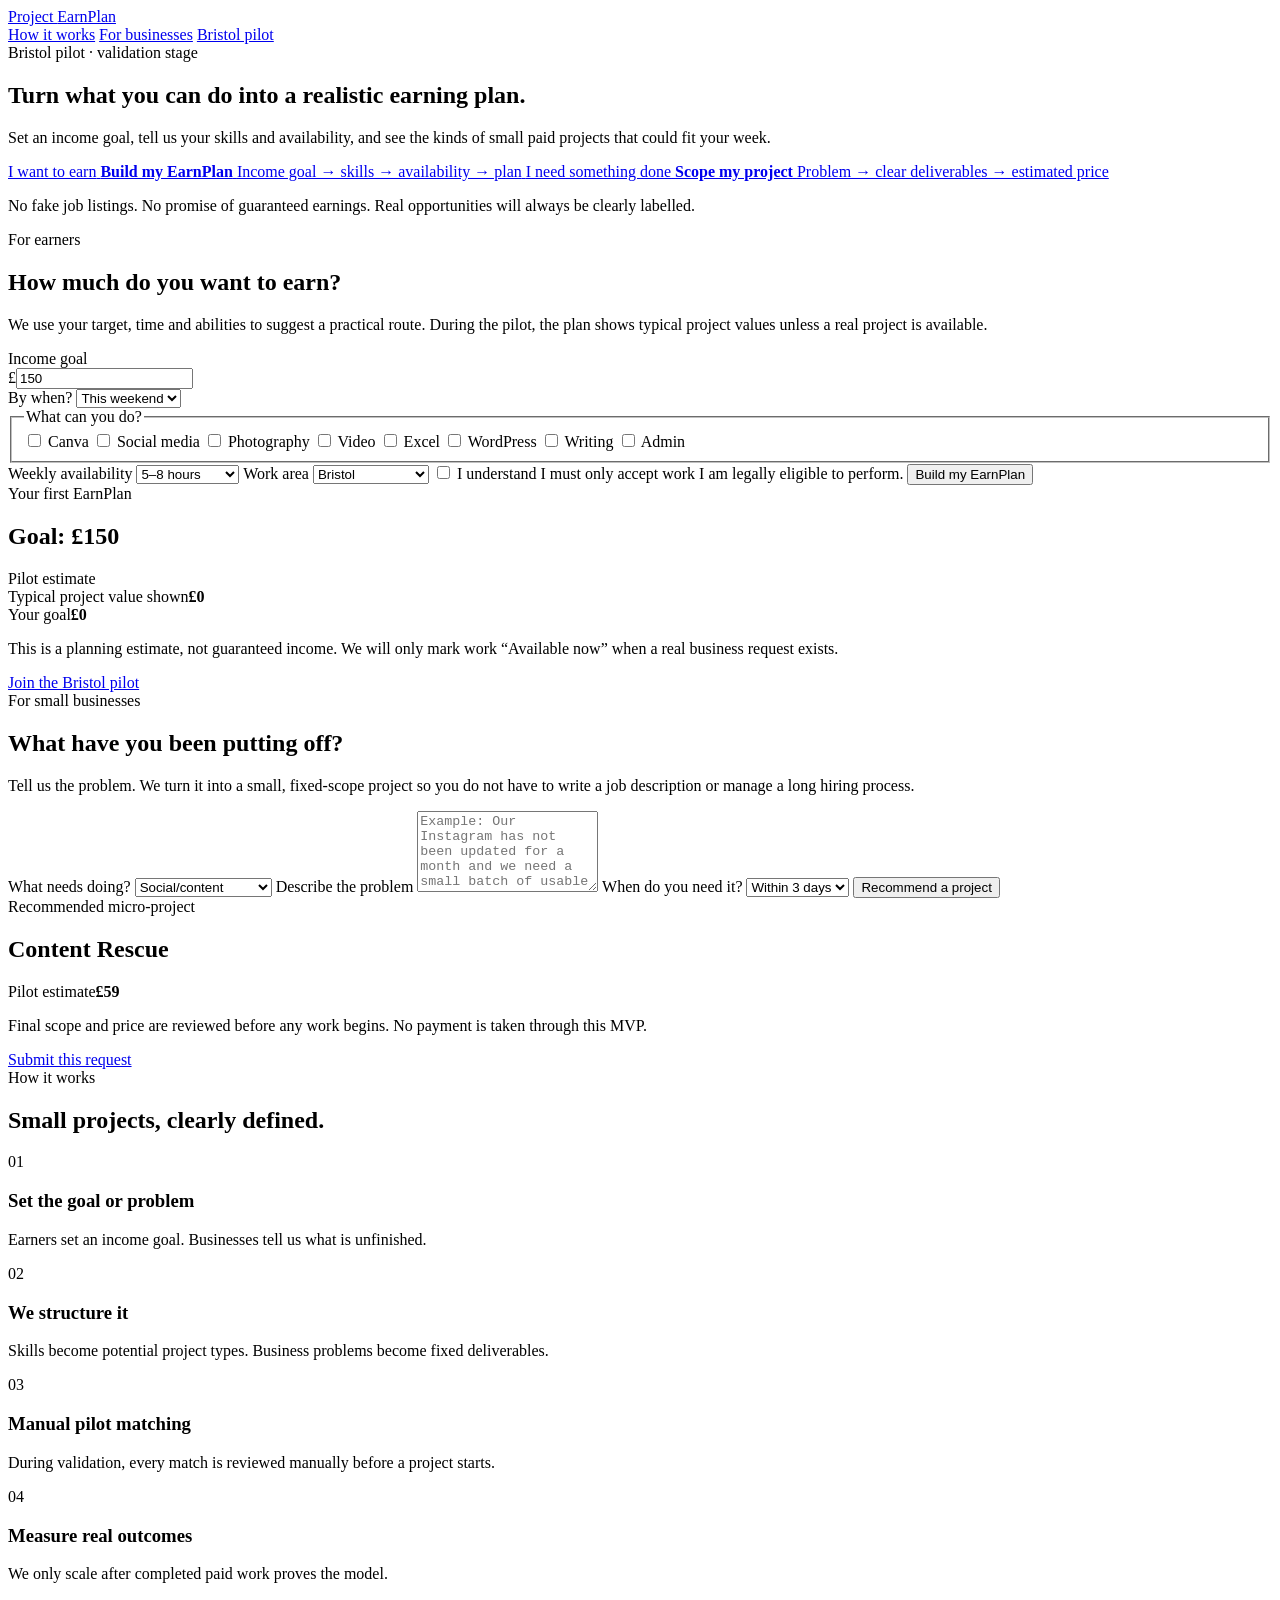
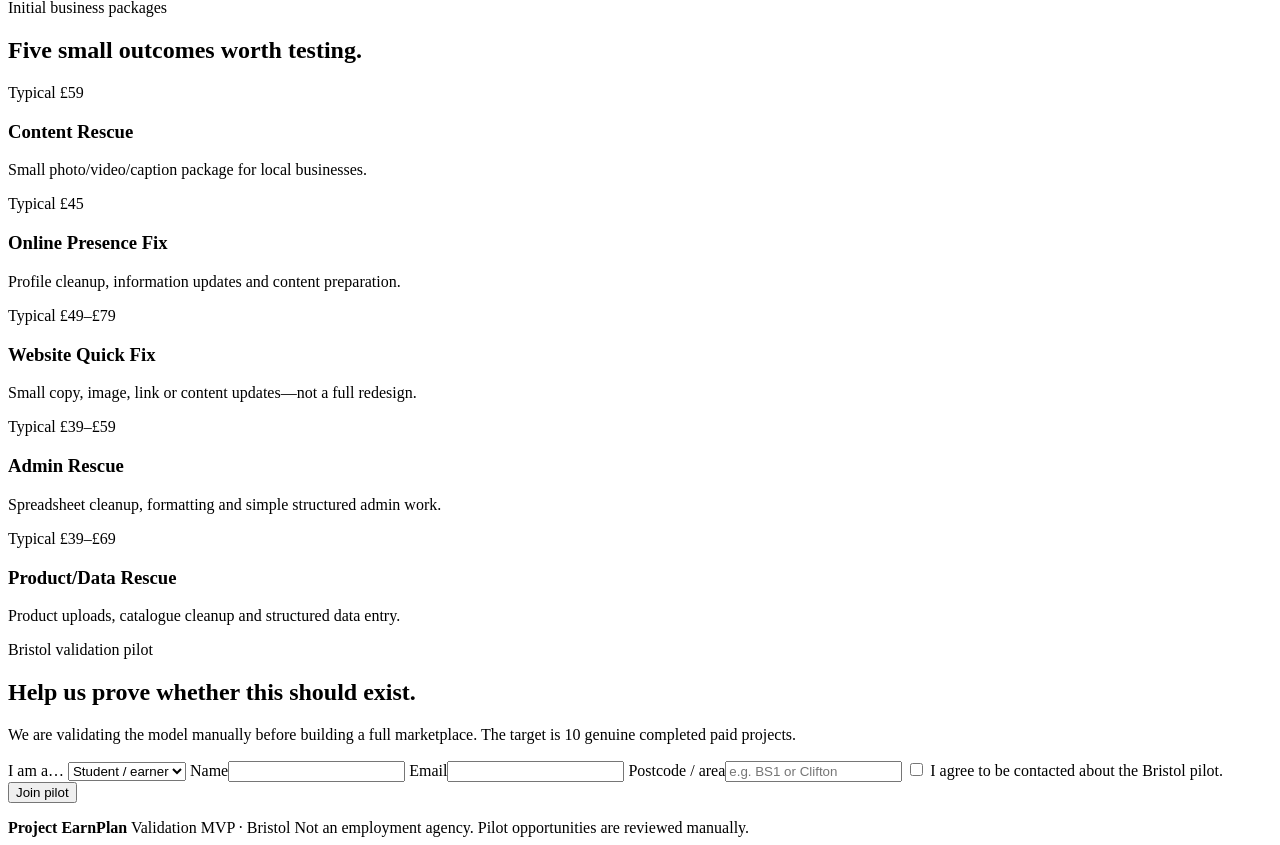
==== index.html @ cc905cee "Build Project EarnPlan MVP landing page" ====
<!DOCTYPE html>
<html lang="en">
<head>
  <meta charset="UTF-8" />
  <meta name="viewport" content="width=device-width, initial-scale=1.0" />
  <meta name="description" content="Project EarnPlan helps people turn existing skills and spare time into realistic earning plans, while helping small businesses get clearly scoped micro-projects completed." />
  <title>Project EarnPlan — Turn skills into an earning plan</title>
  <link rel="stylesheet" href="styles.css" />
</head>
<body>
  <header class="site-header">
    <a class="brand" href="#top" aria-label="Project EarnPlan home">Project <span>EarnPlan</span></a>
    <nav>
      <a href="#how-it-works">How it works</a>
      <a href="#services">For businesses</a>
      <a href="#pilot">Bristol pilot</a>
    </nav>
  </header>

  <main id="top">
    <section class="hero section-shell">
      <div class="eyebrow">Bristol pilot · validation stage</div>
      <h1>Turn what you can do into a realistic earning plan.</h1>
      <p class="hero-copy">Set an income goal, tell us your skills and availability, and see the kinds of small paid projects that could fit your week.</p>
      <div class="choice-grid" aria-label="Choose your path">
        <a class="choice-card primary" href="#earn">
          <span class="choice-kicker">I want to earn</span>
          <strong>Build my EarnPlan</strong>
          <span>Income goal → skills → availability → plan</span>
        </a>
        <a class="choice-card" href="#business">
          <span class="choice-kicker">I need something done</span>
          <strong>Scope my project</strong>
          <span>Problem → clear deliverables → estimated price</span>
        </a>
      </div>
      <p class="trust-note">No fake job listings. No promise of guaranteed earnings. Real opportunities will always be clearly labelled.</p>
    </section>

    <section id="earn" class="section-shell split-section">
      <div>
        <div class="eyebrow">For earners</div>
        <h2>How much do you want to earn?</h2>
        <p>We use your target, time and abilities to suggest a practical route. During the pilot, the plan shows typical project values unless a real project is available.</p>
      </div>
      <form id="earn-form" class="panel form-panel">
        <label>
          Income goal
          <div class="money-input"><span>£</span><input id="goal" name="goal" type="number" min="20" step="10" value="150" required /></div>
        </label>
        <label>
          By when?
          <select id="deadline" name="deadline" required>
            <option value="weekend">This weekend</option>
            <option value="7days">Within 7 days</option>
            <option value="month">This month</option>
          </select>
        </label>
        <fieldset>
          <legend>What can you do?</legend>
          <div class="chip-grid">
            <label class="chip"><input type="checkbox" name="skills" value="Canva" /> Canva</label>
            <label class="chip"><input type="checkbox" name="skills" value="Social media" /> Social media</label>
            <label class="chip"><input type="checkbox" name="skills" value="Photography" /> Photography</label>
            <label class="chip"><input type="checkbox" name="skills" value="Video" /> Video</label>
            <label class="chip"><input type="checkbox" name="skills" value="Excel" /> Excel</label>
            <label class="chip"><input type="checkbox" name="skills" value="WordPress" /> WordPress</label>
            <label class="chip"><input type="checkbox" name="skills" value="Writing" /> Writing</label>
            <label class="chip"><input type="checkbox" name="skills" value="Admin" /> Admin</label>
          </div>
        </fieldset>
        <label>
          Weekly availability
          <select id="availability" name="availability" required>
            <option value="4">Up to 4 hours</option>
            <option value="8" selected>5–8 hours</option>
            <option value="12">9–12 hours</option>
            <option value="20">13+ hours</option>
          </select>
        </label>
        <label>
          Work area
          <select id="location" name="location" required>
            <option value="Bristol">Bristol</option>
            <option value="Remote">Remote only</option>
            <option value="Both">Bristol + remote</option>
          </select>
        </label>
        <label class="checkbox-line"><input id="eligibility" type="checkbox" required /> I understand I must only accept work I am legally eligible to perform.</label>
        <button class="button primary-button" type="submit">Build my EarnPlan</button>
      </form>
    </section>

    <section id="earnplan-result" class="section-shell result-section hidden" aria-live="polite">
      <div class="result-header">
        <div>
          <div class="eyebrow">Your first EarnPlan</div>
          <h2 id="result-title">Goal: £150</h2>
        </div>
        <span class="pilot-badge">Pilot estimate</span>
      </div>
      <div id="result-cards" class="project-grid"></div>
      <div class="result-summary panel">
        <div><span>Typical project value shown</span><strong id="potential-total">£0</strong></div>
        <div><span>Your goal</span><strong id="goal-total">£0</strong></div>
        <p>This is a planning estimate, not guaranteed income. We will only mark work “Available now” when a real business request exists.</p>
      </div>
      <a class="button secondary-button" href="#pilot">Join the Bristol pilot</a>
    </section>

    <section id="business" class="section-shell split-section business-section">
      <div>
        <div class="eyebrow">For small businesses</div>
        <h2>What have you been putting off?</h2>
        <p>Tell us the problem. We turn it into a small, fixed-scope project so you do not have to write a job description or manage a long hiring process.</p>
      </div>
      <form id="business-form" class="panel form-panel">
        <label>
          What needs doing?
          <select id="problem-type" required>
            <option value="content">Social/content</option>
            <option value="presence">Online presence</option>
            <option value="website">Website updates</option>
            <option value="admin">Admin/spreadsheet</option>
            <option value="data">Product/data work</option>
          </select>
        </label>
        <label>
          Describe the problem
          <textarea id="problem" rows="5" placeholder="Example: Our Instagram has not been updated for a month and we need a small batch of usable content." required></textarea>
        </label>
        <label>
          When do you need it?
          <select id="business-deadline" required>
            <option>Within 3 days</option>
            <option>Within 7 days</option>
            <option>This month</option>
          </select>
        </label>
        <button class="button primary-button" type="submit">Recommend a project</button>
      </form>
    </section>

    <section id="project-result" class="section-shell result-section hidden" aria-live="polite">
      <div class="eyebrow">Recommended micro-project</div>
      <div class="recommendation panel">
        <div>
          <h2 id="package-name">Content Rescue</h2>
          <p id="package-summary"></p>
        </div>
        <div class="price-block"><span>Pilot estimate</span><strong id="package-price">£59</strong></div>
        <ul id="package-deliverables"></ul>
        <p class="fine-print">Final scope and price are reviewed before any work begins. No payment is taken through this MVP.</p>
      </div>
      <a class="button secondary-button" href="#pilot">Submit this request</a>
    </section>

    <section id="how-it-works" class="section-shell">
      <div class="eyebrow">How it works</div>
      <h2>Small projects, clearly defined.</h2>
      <div class="steps-grid">
        <article><span>01</span><h3>Set the goal or problem</h3><p>Earners set an income goal. Businesses tell us what is unfinished.</p></article>
        <article><span>02</span><h3>We structure it</h3><p>Skills become potential project types. Business problems become fixed deliverables.</p></article>
        <article><span>03</span><h3>Manual pilot matching</h3><p>During validation, every match is reviewed manually before a project starts.</p></article>
        <article><span>04</span><h3>Measure real outcomes</h3><p>We only scale after completed paid work proves the model.</p></article>
      </div>
    </section>

    <section id="services" class="section-shell">
      <div class="eyebrow">Initial business packages</div>
      <h2>Five small outcomes worth testing.</h2>
      <div class="project-grid services-grid">
        <article class="project-card"><span>Typical £59</span><h3>Content Rescue</h3><p>Small photo/video/caption package for local businesses.</p></article>
        <article class="project-card"><span>Typical £45</span><h3>Online Presence Fix</h3><p>Profile cleanup, information updates and content preparation.</p></article>
        <article class="project-card"><span>Typical £49–£79</span><h3>Website Quick Fix</h3><p>Small copy, image, link or content updates—not a full redesign.</p></article>
        <article class="project-card"><span>Typical £39–£59</span><h3>Admin Rescue</h3><p>Spreadsheet cleanup, formatting and simple structured admin work.</p></article>
        <article class="project-card"><span>Typical £39–£69</span><h3>Product/Data Rescue</h3><p>Product uploads, catalogue cleanup and structured data entry.</p></article>
      </div>
    </section>

    <section id="pilot" class="section-shell pilot-section">
      <div>
        <div class="eyebrow">Bristol validation pilot</div>
        <h2>Help us prove whether this should exist.</h2>
        <p>We are validating the model manually before building a full marketplace. The target is 10 genuine completed paid projects.</p>
      </div>
      <form id="pilot-form" class="panel form-panel">
        <label>
          I am a…
          <select id="pilot-type" required>
            <option value="earner">Student / earner</option>
            <option value="business">Small business</option>
          </select>
        </label>
        <label>Name<input id="pilot-name" type="text" required /></label>
        <label>Email<input id="pilot-email" type="email" required /></label>
        <label>Postcode / area<input id="pilot-area" type="text" placeholder="e.g. BS1 or Clifton" /></label>
        <label class="checkbox-line"><input type="checkbox" required /> I agree to be contacted about the Bristol pilot.</label>
        <button class="button primary-button" type="submit">Join pilot</button>
        <p id="pilot-message" class="form-message" aria-live="polite"></p>
      </form>
    </section>
  </main>

  <footer>
    <strong>Project EarnPlan</strong>
    <span>Validation MVP · Bristol</span>
    <span>Not an employment agency. Pilot opportunities are reviewed manually.</span>
  </footer>

  <script src="script.js"></script>
</body>
</html>
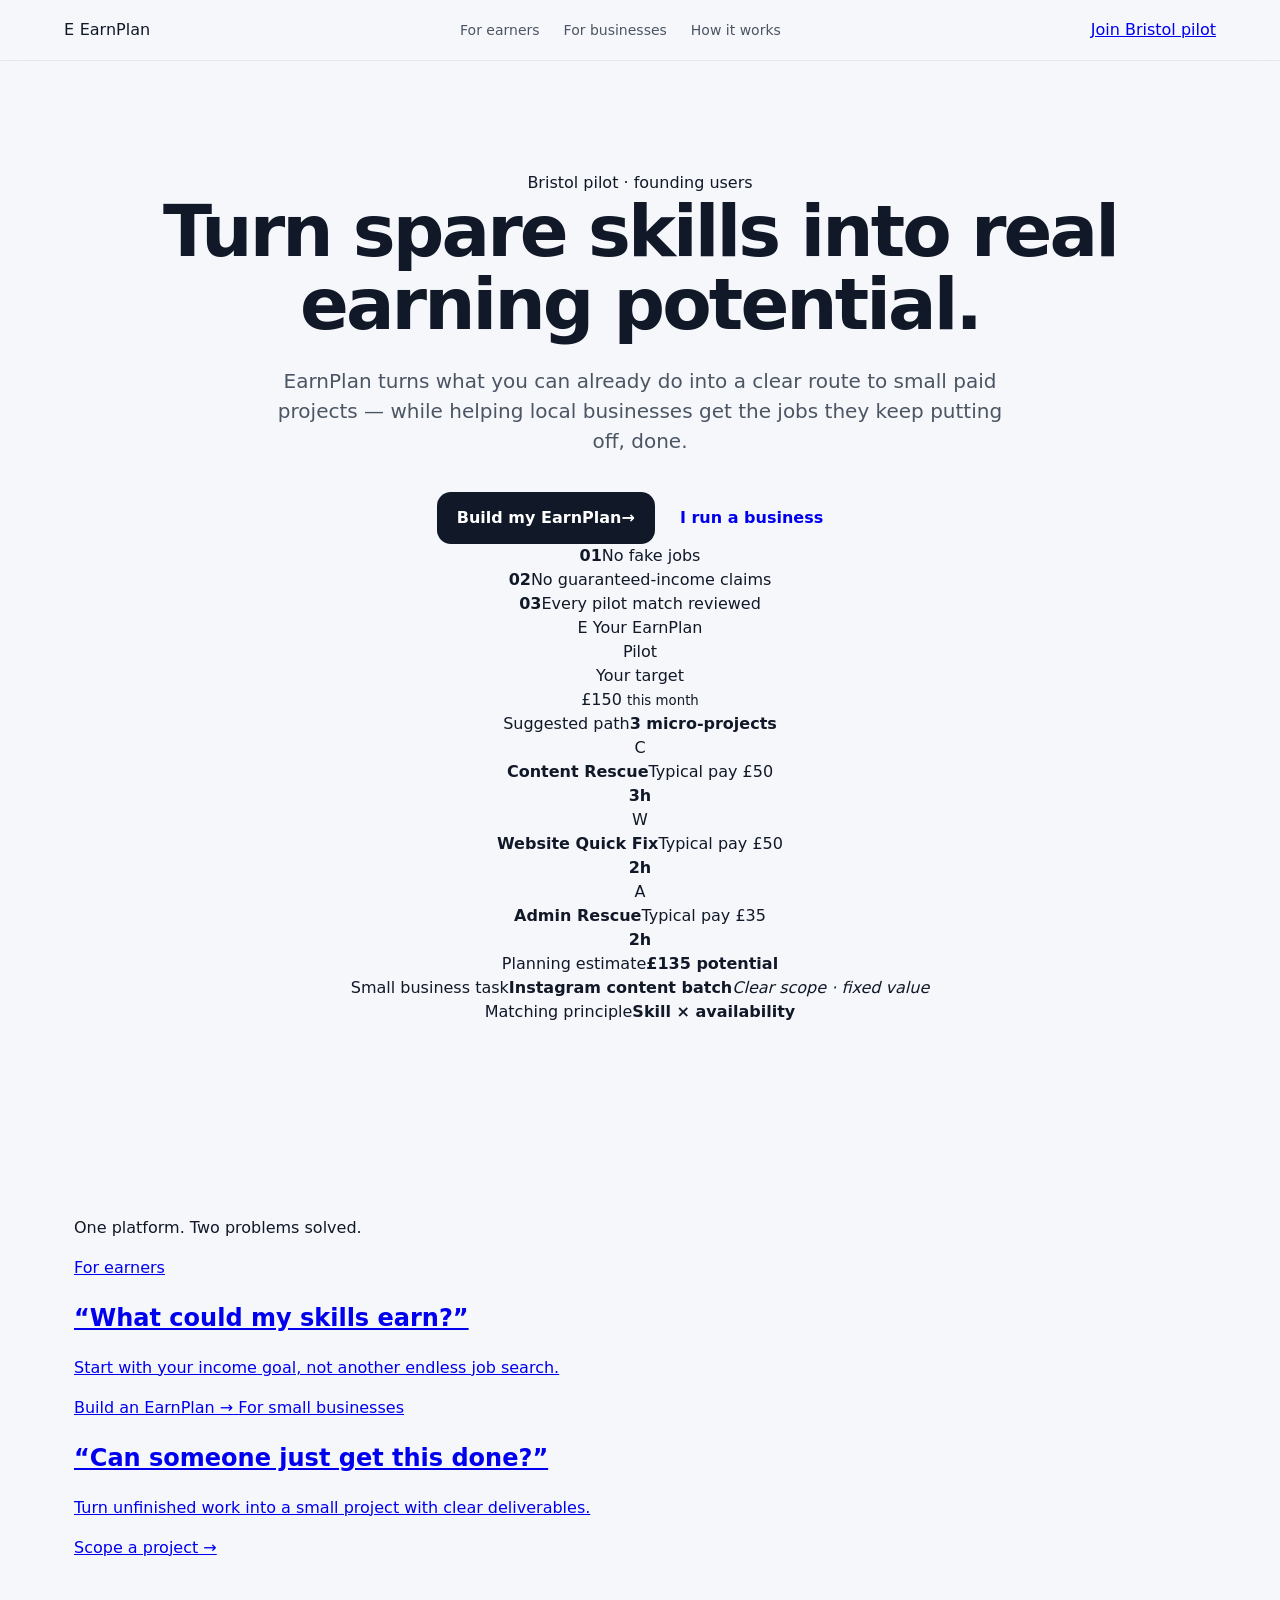
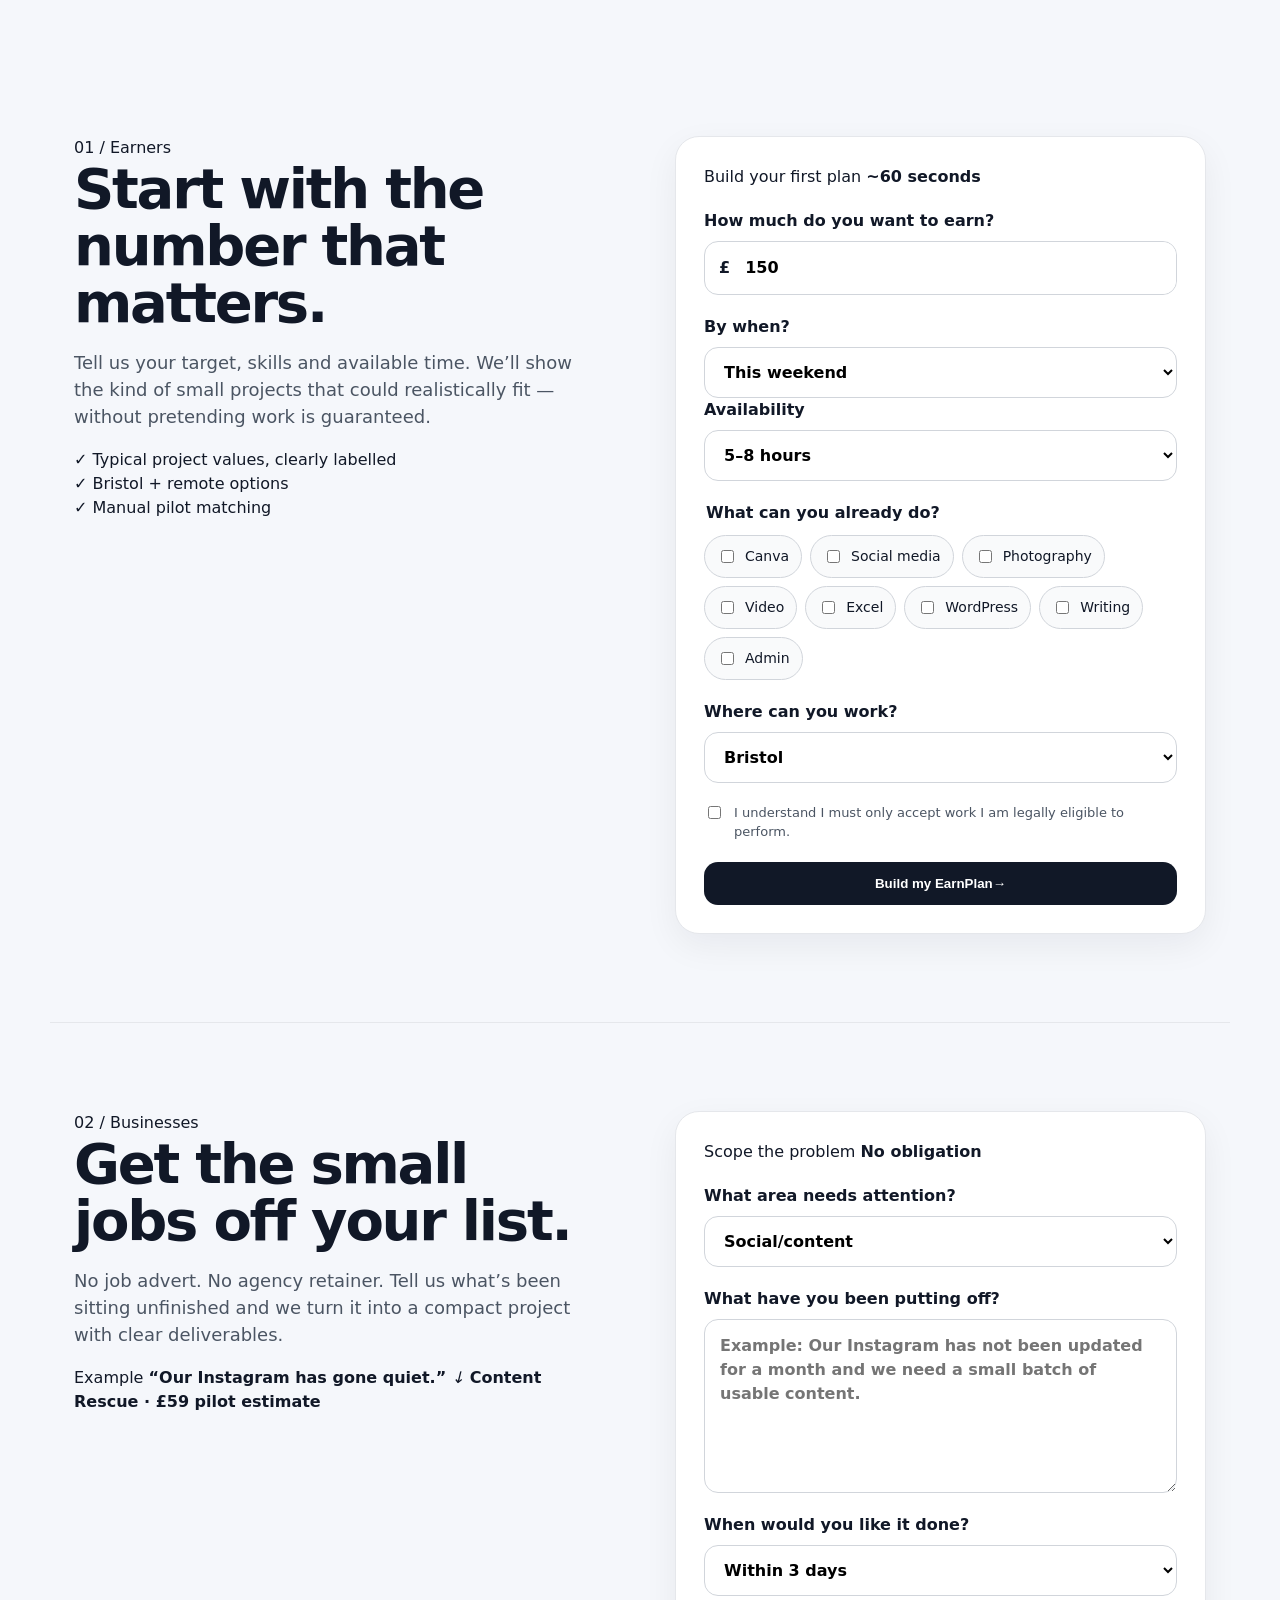
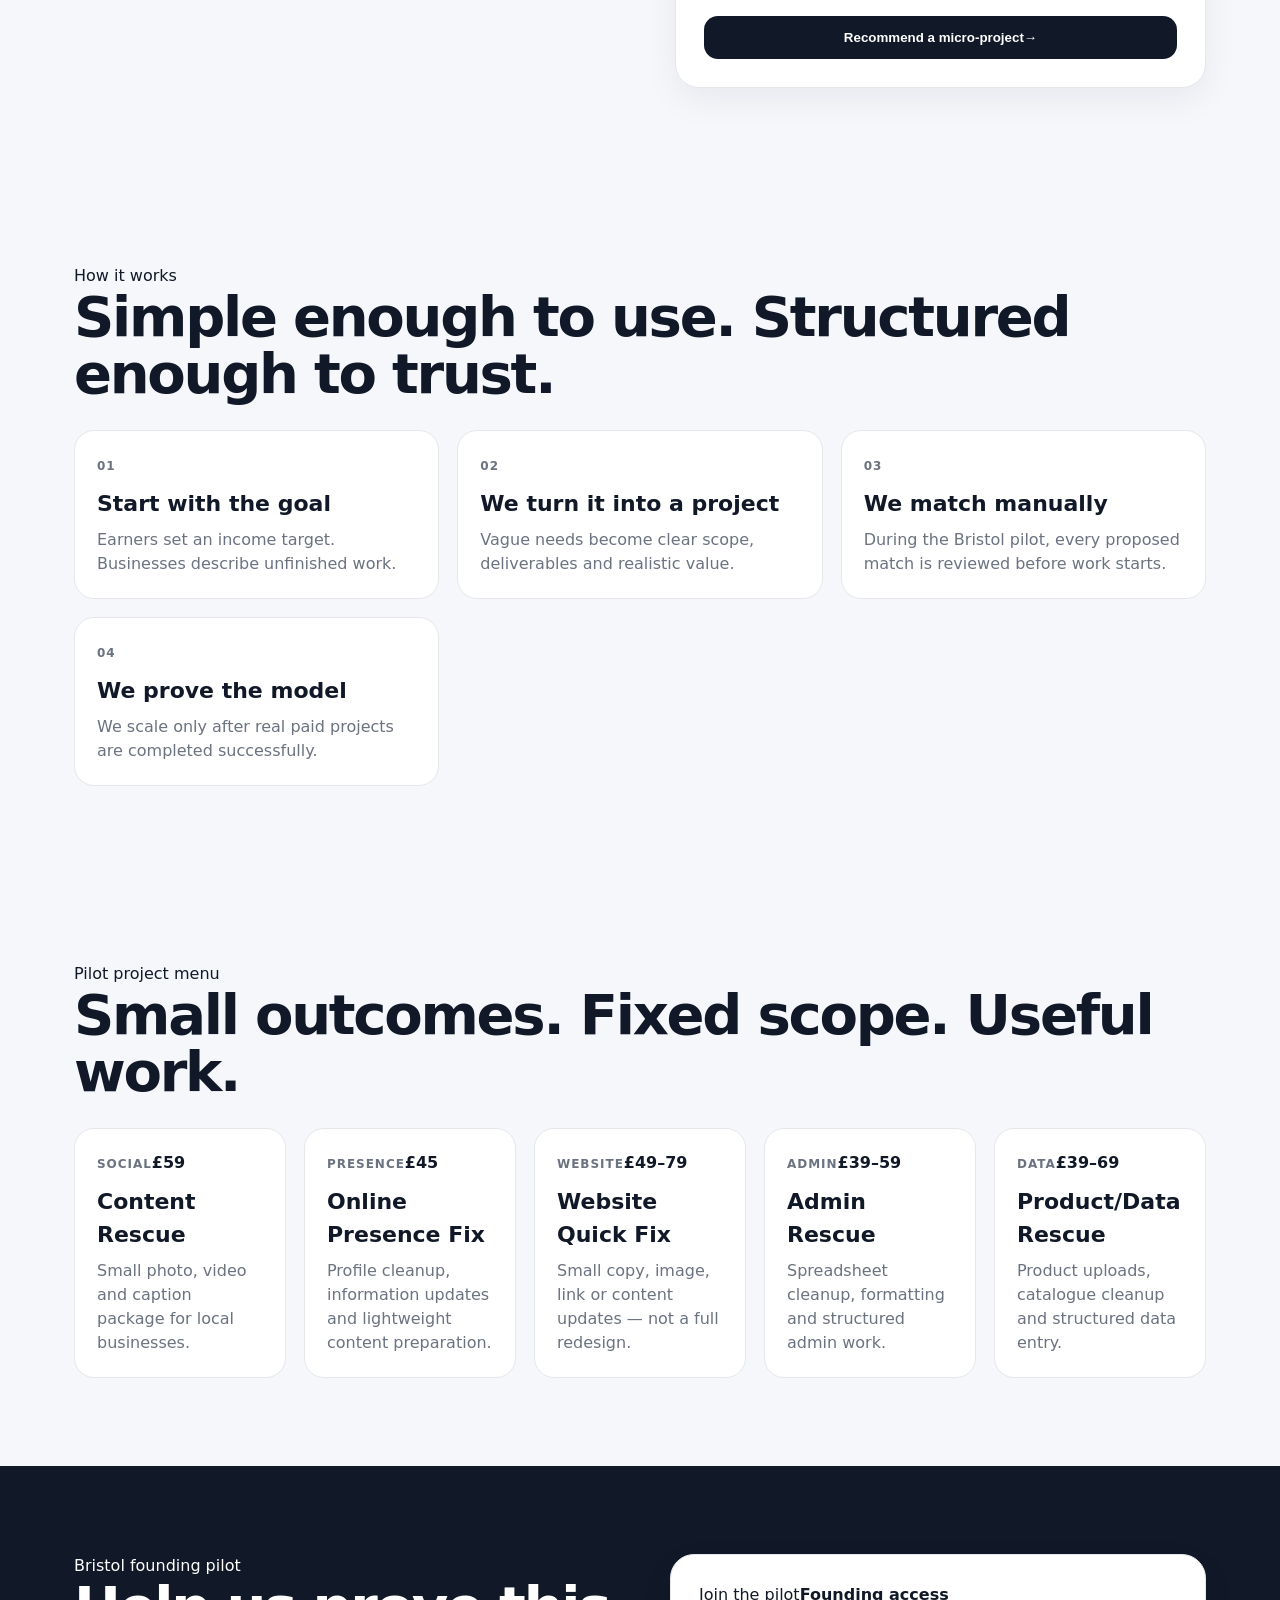
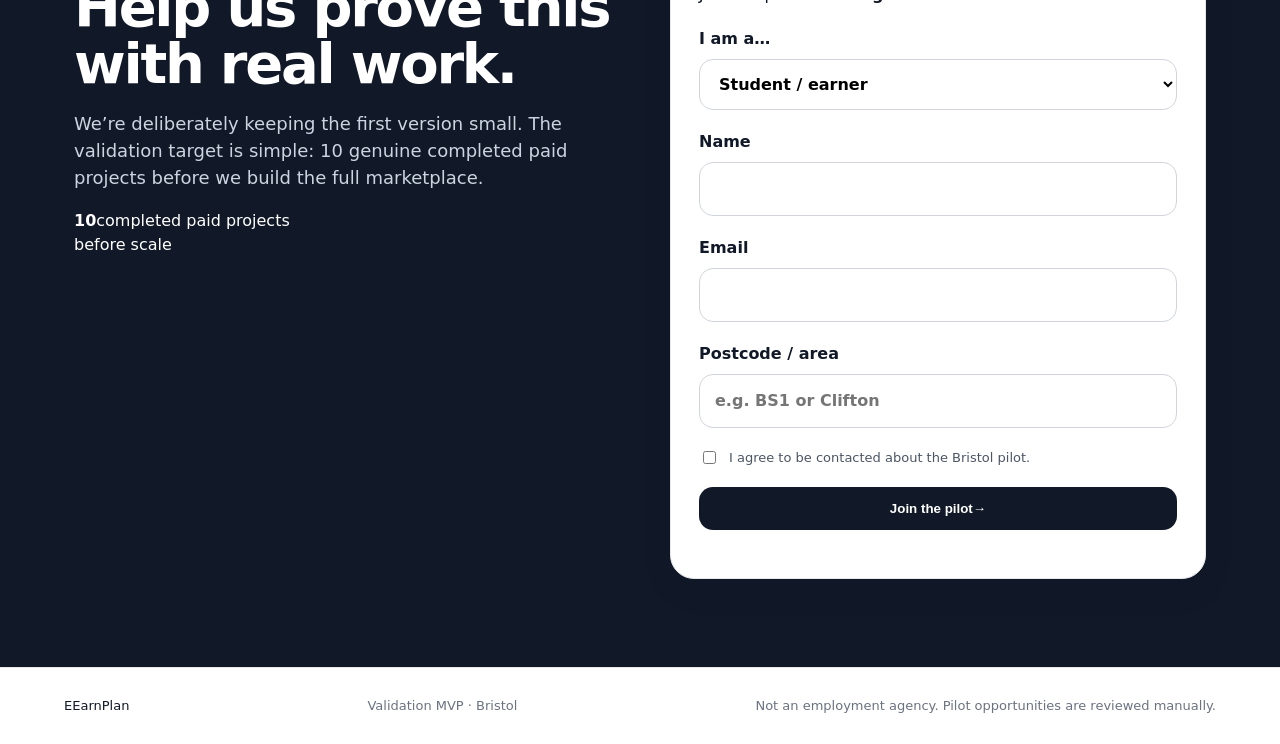
==== commit fc13b40a: "Upgrade EarnPlan to premium V0.2 interface" ====
--- a/index.html
+++ b/index.html
@@ -3,120 +3,209 @@
 <head>
   <meta charset="UTF-8" />
   <meta name="viewport" content="width=device-width, initial-scale=1.0" />
-  <meta name="description" content="Project EarnPlan helps people turn existing skills and spare time into realistic earning plans, while helping small businesses get clearly scoped micro-projects completed." />
-  <title>Project EarnPlan — Turn skills into an earning plan</title>
+  <meta name="description" content="Project EarnPlan helps people turn existing skills into realistic earning plans, while helping small businesses turn unfinished work into clearly scoped micro-projects." />
+  <meta name="theme-color" content="#0b0d10" />
+  <title>Project EarnPlan — Skills into paid projects</title>
+  <link rel="preconnect" href="https://fonts.googleapis.com">
+  <link rel="preconnect" href="https://fonts.gstatic.com" crossorigin>
+  <link href="https://fonts.googleapis.com/css2?family=DM+Sans:wght@400;500;600;700&family=Manrope:wght@500;600;700;800&display=swap" rel="stylesheet">
   <link rel="stylesheet" href="styles.css" />
 </head>
 <body>
+  <div class="page-glow glow-one"></div>
+  <div class="page-glow glow-two"></div>
+
   <header class="site-header">
-    <a class="brand" href="#top" aria-label="Project EarnPlan home">Project <span>EarnPlan</span></a>
-    <nav>
+    <a class="brand" href="#top" aria-label="Project EarnPlan home">
+      <span class="brand-mark">E</span>
+      <span>EarnPlan</span>
+    </a>
+    <nav aria-label="Primary navigation">
+      <a href="#earn">For earners</a>
+      <a href="#business">For businesses</a>
       <a href="#how-it-works">How it works</a>
-      <a href="#services">For businesses</a>
-      <a href="#pilot">Bristol pilot</a>
     </nav>
+    <a class="header-cta" href="#pilot">Join Bristol pilot</a>
   </header>
 
   <main id="top">
     <section class="hero section-shell">
-      <div class="eyebrow">Bristol pilot · validation stage</div>
-      <h1>Turn what you can do into a realistic earning plan.</h1>
-      <p class="hero-copy">Set an income goal, tell us your skills and availability, and see the kinds of small paid projects that could fit your week.</p>
-      <div class="choice-grid" aria-label="Choose your path">
-        <a class="choice-card primary" href="#earn">
-          <span class="choice-kicker">I want to earn</span>
-          <strong>Build my EarnPlan</strong>
-          <span>Income goal → skills → availability → plan</span>
+      <div class="hero-copy-wrap">
+        <div class="status-pill"><span></span>Bristol pilot · founding users</div>
+        <h1>Turn spare skills into <span>real earning potential.</span></h1>
+        <p class="hero-copy">EarnPlan turns what you can already do into a clear route to small paid projects — while helping local businesses get the jobs they keep putting off, done.</p>
+
+        <div class="hero-actions">
+          <a class="button primary-button" href="#earn">Build my EarnPlan <span>→</span></a>
+          <a class="button ghost-button" href="#business">I run a business</a>
+        </div>
+
+        <div class="proof-strip" aria-label="Pilot principles">
+          <div><strong>01</strong><span>No fake jobs</span></div>
+          <div><strong>02</strong><span>No guaranteed-income claims</span></div>
+          <div><strong>03</strong><span>Every pilot match reviewed</span></div>
+        </div>
+      </div>
+
+      <div class="hero-product" aria-label="EarnPlan preview">
+        <div class="product-window">
+          <div class="window-top">
+            <div class="window-brand"><span class="mini-mark">E</span> Your EarnPlan</div>
+            <span class="live-dot">Pilot</span>
+          </div>
+          <div class="goal-card">
+            <span>Your target</span>
+            <div class="goal-value">£150 <small>this month</small></div>
+            <div class="goal-progress"><i></i></div>
+            <div class="goal-meta"><span>Suggested path</span><strong>3 micro-projects</strong></div>
+          </div>
+          <div class="mini-projects">
+            <article>
+              <div class="project-icon">C</div>
+              <div><strong>Content Rescue</strong><span>Typical pay £50</span></div>
+              <b>3h</b>
+            </article>
+            <article>
+              <div class="project-icon">W</div>
+              <div><strong>Website Quick Fix</strong><span>Typical pay £50</span></div>
+              <b>2h</b>
+            </article>
+            <article>
+              <div class="project-icon">A</div>
+              <div><strong>Admin Rescue</strong><span>Typical pay £35</span></div>
+              <b>2h</b>
+            </article>
+          </div>
+          <div class="window-footer"><span>Planning estimate</span><strong>£135 potential</strong></div>
+        </div>
+        <div class="floating-card floating-one"><span>Small business task</span><strong>Instagram content batch</strong><em>Clear scope · fixed value</em></div>
+        <div class="floating-card floating-two"><span>Matching principle</span><strong>Skill × availability</strong></div>
+      </div>
+    </section>
+
+    <section class="bridge section-shell">
+      <p>One platform. Two problems solved.</p>
+      <div class="bridge-grid">
+        <a href="#earn" class="bridge-card bridge-dark">
+          <span class="bridge-label">For earners</span>
+          <h2>“What could my skills earn?”</h2>
+          <p>Start with your income goal, not another endless job search.</p>
+          <span class="bridge-link">Build an EarnPlan →</span>
         </a>
-        <a class="choice-card" href="#business">
-          <span class="choice-kicker">I need something done</span>
-          <strong>Scope my project</strong>
-          <span>Problem → clear deliverables → estimated price</span>
+        <a href="#business" class="bridge-card bridge-light">
+          <span class="bridge-label">For small businesses</span>
+          <h2>“Can someone just get this done?”</h2>
+          <p>Turn unfinished work into a small project with clear deliverables.</p>
+          <span class="bridge-link">Scope a project →</span>
         </a>
       </div>
-      <p class="trust-note">No fake job listings. No promise of guaranteed earnings. Real opportunities will always be clearly labelled.</p>
-    </section>
-
-    <section id="earn" class="section-shell split-section">
-      <div>
-        <div class="eyebrow">For earners</div>
-        <h2>How much do you want to earn?</h2>
-        <p>We use your target, time and abilities to suggest a practical route. During the pilot, the plan shows typical project values unless a real project is available.</p>
-      </div>
-      <form id="earn-form" class="panel form-panel">
-        <label>
-          Income goal
+    </section>
+
+    <section id="earn" class="section-shell split-section premium-section">
+      <div class="section-intro sticky-copy">
+        <span class="section-number">01 / Earners</span>
+        <h2>Start with the number that matters.</h2>
+        <p>Tell us your target, skills and available time. We’ll show the kind of small projects that could realistically fit — without pretending work is guaranteed.</p>
+        <div class="mini-trust-list">
+          <div><span>✓</span> Typical project values, clearly labelled</div>
+          <div><span>✓</span> Bristol + remote options</div>
+          <div><span>✓</span> Manual pilot matching</div>
+        </div>
+      </div>
+
+      <form id="earn-form" class="panel form-panel premium-form">
+        <div class="form-head">
+          <span>Build your first plan</span>
+          <strong>~60 seconds</strong>
+        </div>
+        <label>
+          <span class="field-label">How much do you want to earn?</span>
           <div class="money-input"><span>£</span><input id="goal" name="goal" type="number" min="20" step="10" value="150" required /></div>
         </label>
-        <label>
-          By when?
-          <select id="deadline" name="deadline" required>
-            <option value="weekend">This weekend</option>
-            <option value="7days">Within 7 days</option>
-            <option value="month">This month</option>
-          </select>
-        </label>
+        <div class="two-fields">
+          <label>
+            <span class="field-label">By when?</span>
+            <select id="deadline" name="deadline" required>
+              <option value="weekend">This weekend</option>
+              <option value="7days">Within 7 days</option>
+              <option value="month">This month</option>
+            </select>
+          </label>
+          <label>
+            <span class="field-label">Availability</span>
+            <select id="availability" name="availability" required>
+              <option value="4">Up to 4 hours</option>
+              <option value="8" selected>5–8 hours</option>
+              <option value="12">9–12 hours</option>
+              <option value="20">13+ hours</option>
+            </select>
+          </label>
+        </div>
         <fieldset>
-          <legend>What can you do?</legend>
+          <legend>What can you already do?</legend>
           <div class="chip-grid">
-            <label class="chip"><input type="checkbox" name="skills" value="Canva" /> Canva</label>
-            <label class="chip"><input type="checkbox" name="skills" value="Social media" /> Social media</label>
-            <label class="chip"><input type="checkbox" name="skills" value="Photography" /> Photography</label>
-            <label class="chip"><input type="checkbox" name="skills" value="Video" /> Video</label>
-            <label class="chip"><input type="checkbox" name="skills" value="Excel" /> Excel</label>
-            <label class="chip"><input type="checkbox" name="skills" value="WordPress" /> WordPress</label>
-            <label class="chip"><input type="checkbox" name="skills" value="Writing" /> Writing</label>
-            <label class="chip"><input type="checkbox" name="skills" value="Admin" /> Admin</label>
+            <label class="chip"><input type="checkbox" name="skills" value="Canva" /><span>Canva</span></label>
+            <label class="chip"><input type="checkbox" name="skills" value="Social media" /><span>Social media</span></label>
+            <label class="chip"><input type="checkbox" name="skills" value="Photography" /><span>Photography</span></label>
+            <label class="chip"><input type="checkbox" name="skills" value="Video" /><span>Video</span></label>
+            <label class="chip"><input type="checkbox" name="skills" value="Excel" /><span>Excel</span></label>
+            <label class="chip"><input type="checkbox" name="skills" value="WordPress" /><span>WordPress</span></label>
+            <label class="chip"><input type="checkbox" name="skills" value="Writing" /><span>Writing</span></label>
+            <label class="chip"><input type="checkbox" name="skills" value="Admin" /><span>Admin</span></label>
           </div>
         </fieldset>
         <label>
-          Weekly availability
-          <select id="availability" name="availability" required>
-            <option value="4">Up to 4 hours</option>
-            <option value="8" selected>5–8 hours</option>
-            <option value="12">9–12 hours</option>
-            <option value="20">13+ hours</option>
-          </select>
-        </label>
-        <label>
-          Work area
+          <span class="field-label">Where can you work?</span>
           <select id="location" name="location" required>
             <option value="Bristol">Bristol</option>
             <option value="Remote">Remote only</option>
             <option value="Both">Bristol + remote</option>
           </select>
         </label>
-        <label class="checkbox-line"><input id="eligibility" type="checkbox" required /> I understand I must only accept work I am legally eligible to perform.</label>
-        <button class="button primary-button" type="submit">Build my EarnPlan</button>
+        <label class="checkbox-line"><input id="eligibility" type="checkbox" required /><span>I understand I must only accept work I am legally eligible to perform.</span></label>
+        <button class="button primary-button full-button" type="submit">Build my EarnPlan <span>→</span></button>
       </form>
     </section>
 
     <section id="earnplan-result" class="section-shell result-section hidden" aria-live="polite">
-      <div class="result-header">
-        <div>
-          <div class="eyebrow">Your first EarnPlan</div>
-          <h2 id="result-title">Goal: £150</h2>
-        </div>
-        <span class="pilot-badge">Pilot estimate</span>
-      </div>
-      <div id="result-cards" class="project-grid"></div>
-      <div class="result-summary panel">
-        <div><span>Typical project value shown</span><strong id="potential-total">£0</strong></div>
-        <div><span>Your goal</span><strong id="goal-total">£0</strong></div>
-        <p>This is a planning estimate, not guaranteed income. We will only mark work “Available now” when a real business request exists.</p>
-      </div>
-      <a class="button secondary-button" href="#pilot">Join the Bristol pilot</a>
-    </section>
-
-    <section id="business" class="section-shell split-section business-section">
-      <div>
-        <div class="eyebrow">For small businesses</div>
-        <h2>What have you been putting off?</h2>
-        <p>Tell us the problem. We turn it into a small, fixed-scope project so you do not have to write a job description or manage a long hiring process.</p>
-      </div>
-      <form id="business-form" class="panel form-panel">
-        <label>
-          What needs doing?
+      <div class="result-shell">
+        <div class="result-header">
+          <div>
+            <span class="section-number">Your first EarnPlan</span>
+            <h2 id="result-title">Goal: £150</h2>
+          </div>
+          <span class="pilot-badge">Planning estimate</span>
+        </div>
+        <div id="result-cards" class="project-grid"></div>
+        <div class="result-summary panel">
+          <div><span>Typical project value shown</span><strong id="potential-total">£0</strong></div>
+          <div><span>Your target</span><strong id="goal-total">£0</strong></div>
+          <p>This is a planning estimate, not guaranteed income. Work is only labelled “Available now” when a genuine business request exists.</p>
+        </div>
+        <a class="button primary-button" href="#pilot">Join the Bristol pilot <span>→</span></a>
+      </div>
+    </section>
+
+    <section id="business" class="section-shell split-section premium-section business-section">
+      <div class="section-intro sticky-copy">
+        <span class="section-number">02 / Businesses</span>
+        <h2>Get the small jobs off your list.</h2>
+        <p>No job advert. No agency retainer. Tell us what’s been sitting unfinished and we turn it into a compact project with clear deliverables.</p>
+        <div class="value-card">
+          <span>Example</span>
+          <strong>“Our Instagram has gone quiet.”</strong>
+          <i>↓</i>
+          <strong>Content Rescue · £59 pilot estimate</strong>
+        </div>
+      </div>
+
+      <form id="business-form" class="panel form-panel premium-form">
+        <div class="form-head">
+          <span>Scope the problem</span>
+          <strong>No obligation</strong>
+        </div>
+        <label>
+          <span class="field-label">What area needs attention?</span>
           <select id="problem-type" required>
             <option value="content">Social/content</option>
             <option value="presence">Online presence</option>
@@ -126,88 +215,101 @@
           </select>
         </label>
         <label>
-          Describe the problem
-          <textarea id="problem" rows="5" placeholder="Example: Our Instagram has not been updated for a month and we need a small batch of usable content." required></textarea>
-        </label>
-        <label>
-          When do you need it?
+          <span class="field-label">What have you been putting off?</span>
+          <textarea id="problem" rows="6" placeholder="Example: Our Instagram has not been updated for a month and we need a small batch of usable content." required></textarea>
+        </label>
+        <label>
+          <span class="field-label">When would you like it done?</span>
           <select id="business-deadline" required>
             <option>Within 3 days</option>
             <option>Within 7 days</option>
             <option>This month</option>
           </select>
         </label>
-        <button class="button primary-button" type="submit">Recommend a project</button>
+        <button class="button primary-button full-button" type="submit">Recommend a micro-project <span>→</span></button>
       </form>
     </section>
 
     <section id="project-result" class="section-shell result-section hidden" aria-live="polite">
-      <div class="eyebrow">Recommended micro-project</div>
-      <div class="recommendation panel">
-        <div>
-          <h2 id="package-name">Content Rescue</h2>
-          <p id="package-summary"></p>
-        </div>
-        <div class="price-block"><span>Pilot estimate</span><strong id="package-price">£59</strong></div>
-        <ul id="package-deliverables"></ul>
-        <p class="fine-print">Final scope and price are reviewed before any work begins. No payment is taken through this MVP.</p>
-      </div>
-      <a class="button secondary-button" href="#pilot">Submit this request</a>
-    </section>
-
-    <section id="how-it-works" class="section-shell">
-      <div class="eyebrow">How it works</div>
-      <h2>Small projects, clearly defined.</h2>
+      <div class="result-shell">
+        <span class="section-number">Recommended micro-project</span>
+        <div class="recommendation panel">
+          <div>
+            <h2 id="package-name">Content Rescue</h2>
+            <p id="package-summary"></p>
+          </div>
+          <div class="price-block"><span>Pilot estimate</span><strong id="package-price">£59</strong></div>
+          <div class="deliverable-box">
+            <span>Suggested deliverables</span>
+            <ul id="package-deliverables"></ul>
+          </div>
+          <p class="fine-print">Final scope and price are reviewed before work begins. No payment is taken through this MVP.</p>
+        </div>
+        <a class="button primary-button" href="#pilot">Submit this request <span>→</span></a>
+      </div>
+    </section>
+
+    <section id="how-it-works" class="section-shell how-section">
+      <div class="center-heading">
+        <span class="section-number">How it works</span>
+        <h2>Simple enough to use. Structured enough to trust.</h2>
+      </div>
       <div class="steps-grid">
-        <article><span>01</span><h3>Set the goal or problem</h3><p>Earners set an income goal. Businesses tell us what is unfinished.</p></article>
-        <article><span>02</span><h3>We structure it</h3><p>Skills become potential project types. Business problems become fixed deliverables.</p></article>
-        <article><span>03</span><h3>Manual pilot matching</h3><p>During validation, every match is reviewed manually before a project starts.</p></article>
-        <article><span>04</span><h3>Measure real outcomes</h3><p>We only scale after completed paid work proves the model.</p></article>
-      </div>
-    </section>
-
-    <section id="services" class="section-shell">
-      <div class="eyebrow">Initial business packages</div>
-      <h2>Five small outcomes worth testing.</h2>
+        <article><span class="step-num">01</span><h3>Start with the goal</h3><p>Earners set an income target. Businesses describe unfinished work.</p></article>
+        <article><span class="step-num">02</span><h3>We turn it into a project</h3><p>Vague needs become clear scope, deliverables and realistic value.</p></article>
+        <article><span class="step-num">03</span><h3>We match manually</h3><p>During the Bristol pilot, every proposed match is reviewed before work starts.</p></article>
+        <article><span class="step-num">04</span><h3>We prove the model</h3><p>We scale only after real paid projects are completed successfully.</p></article>
+      </div>
+    </section>
+
+    <section id="services" class="section-shell services-section">
+      <div class="center-heading compact-heading">
+        <span class="section-number">Pilot project menu</span>
+        <h2>Small outcomes. Fixed scope. Useful work.</h2>
+      </div>
       <div class="project-grid services-grid">
-        <article class="project-card"><span>Typical £59</span><h3>Content Rescue</h3><p>Small photo/video/caption package for local businesses.</p></article>
-        <article class="project-card"><span>Typical £45</span><h3>Online Presence Fix</h3><p>Profile cleanup, information updates and content preparation.</p></article>
-        <article class="project-card"><span>Typical £49–£79</span><h3>Website Quick Fix</h3><p>Small copy, image, link or content updates—not a full redesign.</p></article>
-        <article class="project-card"><span>Typical £39–£59</span><h3>Admin Rescue</h3><p>Spreadsheet cleanup, formatting and simple structured admin work.</p></article>
-        <article class="project-card"><span>Typical £39–£69</span><h3>Product/Data Rescue</h3><p>Product uploads, catalogue cleanup and structured data entry.</p></article>
-      </div>
-    </section>
-
-    <section id="pilot" class="section-shell pilot-section">
-      <div>
-        <div class="eyebrow">Bristol validation pilot</div>
-        <h2>Help us prove whether this should exist.</h2>
-        <p>We are validating the model manually before building a full marketplace. The target is 10 genuine completed paid projects.</p>
-      </div>
-      <form id="pilot-form" class="panel form-panel">
-        <label>
-          I am a…
-          <select id="pilot-type" required>
-            <option value="earner">Student / earner</option>
-            <option value="business">Small business</option>
-          </select>
-        </label>
-        <label>Name<input id="pilot-name" type="text" required /></label>
-        <label>Email<input id="pilot-email" type="email" required /></label>
-        <label>Postcode / area<input id="pilot-area" type="text" placeholder="e.g. BS1 or Clifton" /></label>
-        <label class="checkbox-line"><input type="checkbox" required /> I agree to be contacted about the Bristol pilot.</label>
-        <button class="button primary-button" type="submit">Join pilot</button>
-        <p id="pilot-message" class="form-message" aria-live="polite"></p>
-      </form>
+        <article class="project-card"><div class="card-top"><span>Social</span><strong>£59</strong></div><h3>Content Rescue</h3><p>Small photo, video and caption package for local businesses.</p></article>
+        <article class="project-card"><div class="card-top"><span>Presence</span><strong>£45</strong></div><h3>Online Presence Fix</h3><p>Profile cleanup, information updates and lightweight content preparation.</p></article>
+        <article class="project-card"><div class="card-top"><span>Website</span><strong>£49–79</strong></div><h3>Website Quick Fix</h3><p>Small copy, image, link or content updates — not a full redesign.</p></article>
+        <article class="project-card"><div class="card-top"><span>Admin</span><strong>£39–59</strong></div><h3>Admin Rescue</h3><p>Spreadsheet cleanup, formatting and structured admin work.</p></article>
+        <article class="project-card"><div class="card-top"><span>Data</span><strong>£39–69</strong></div><h3>Product/Data Rescue</h3><p>Product uploads, catalogue cleanup and structured data entry.</p></article>
+      </div>
+    </section>
+
+    <section id="pilot" class="pilot-wrap">
+      <div class="section-shell pilot-section">
+        <div class="pilot-copy">
+          <span class="status-pill light-pill"><span></span>Bristol founding pilot</span>
+          <h2>Help us prove this with real work.</h2>
+          <p>We’re deliberately keeping the first version small. The validation target is simple: 10 genuine completed paid projects before we build the full marketplace.</p>
+          <div class="pilot-stat"><strong>10</strong><span>completed paid projects<br>before scale</span></div>
+        </div>
+        <form id="pilot-form" class="panel form-panel premium-form pilot-form">
+          <div class="form-head"><span>Join the pilot</span><strong>Founding access</strong></div>
+          <label>
+            <span class="field-label">I am a…</span>
+            <select id="pilot-type" required>
+              <option value="earner">Student / earner</option>
+              <option value="business">Small business</option>
+            </select>
+          </label>
+          <label><span class="field-label">Name</span><input id="pilot-name" type="text" required /></label>
+          <label><span class="field-label">Email</span><input id="pilot-email" type="email" required /></label>
+          <label><span class="field-label">Postcode / area</span><input id="pilot-area" type="text" placeholder="e.g. BS1 or Clifton" /></label>
+          <label class="checkbox-line"><input type="checkbox" required /><span>I agree to be contacted about the Bristol pilot.</span></label>
+          <button class="button primary-button full-button" type="submit">Join the pilot <span>→</span></button>
+          <p id="pilot-message" class="form-message" aria-live="polite"></p>
+        </form>
+      </div>
     </section>
   </main>
 
   <footer>
-    <strong>Project EarnPlan</strong>
+    <a class="brand footer-brand" href="#top"><span class="brand-mark">E</span><span>EarnPlan</span></a>
     <span>Validation MVP · Bristol</span>
     <span>Not an employment agency. Pilot opportunities are reviewed manually.</span>
   </footer>
 
   <script src="script.js"></script>
 </body>
-</html>
+</html>
--- a/styles.css
+++ b/styles.css
@@ -0,0 +1 @@
+*{box-sizing:border-box}html{scroll-behavior:smooth}body{margin:0;font-family:Inter,ui-sans-serif,system-ui,-apple-system,BlinkMacSystemFont,"Segoe UI",sans-serif;background:#f5f7fb;color:#111827;line-height:1.5}.site-header{position:sticky;top:0;z-index:20;display:flex;justify-content:space-between;align-items:center;padding:18px clamp(20px,5vw,70px);background:rgba(245,247,251,.9);backdrop-filter:blur(14px);border-bottom:1px solid #e5e7eb}.brand{font-weight:800;text-decoration:none;color:#111827}.brand span{font-weight:500}.site-header nav{display:flex;gap:24px}.site-header nav a{color:#4b5563;text-decoration:none;font-size:14px}.section-shell{max-width:1180px;margin:0 auto;padding:88px 24px}.hero{padding-top:110px;text-align:center}.eyebrow{text-transform:uppercase;letter-spacing:.14em;font-size:12px;font-weight:800;color:#6b7280;margin-bottom:16px}.hero h1,.split-section h2,.result-section h2,#how-it-works h2,#services h2,.pilot-section h2{font-size:clamp(38px,6vw,72px);line-height:1.02;letter-spacing:-.04em;margin:0}.hero-copy{max-width:760px;margin:24px auto 36px;color:#4b5563;font-size:20px}.choice-grid{display:grid;grid-template-columns:repeat(2,minmax(0,1fr));gap:20px;max-width:900px;margin:0 auto}.choice-card{display:flex;flex-direction:column;gap:10px;padding:32px;text-align:left;text-decoration:none;border-radius:24px;background:#fff;color:#111827;border:1px solid #e5e7eb;box-shadow:0 10px 30px rgba(17,24,39,.05);transition:.2s transform,.2s box-shadow}.choice-card:hover{transform:translateY(-3px);box-shadow:0 18px 36px rgba(17,24,39,.09)}.choice-card.primary{background:#111827;color:#fff}.choice-kicker{font-size:13px;text-transform:uppercase;letter-spacing:.12em;opacity:.7}.choice-card strong{font-size:28px}.choice-card span:last-child{opacity:.75}.trust-note{font-size:13px;color:#6b7280;margin-top:18px}.split-section{display:grid;grid-template-columns:1fr 1fr;gap:70px;align-items:start}.split-section h2,#how-it-works h2,#services h2,.pilot-section h2{font-size:clamp(34px,5vw,56px)}.split-section>div>p,.pilot-section>div>p{font-size:18px;color:#4b5563;max-width:560px}.panel{background:#fff;border:1px solid #e5e7eb;border-radius:24px;box-shadow:0 12px 35px rgba(17,24,39,.06)}.form-panel{padding:28px;display:grid;gap:20px}.form-panel label,.form-panel fieldset{display:grid;gap:8px;font-weight:650}.form-panel input,.form-panel select,.form-panel textarea{width:100%;padding:14px 15px;border:1px solid #d1d5db;border-radius:14px;background:#fff;font:inherit}.form-panel fieldset{border:0;padding:0;margin:0}.form-panel legend{margin-bottom:10px;font-weight:650}.money-input{display:flex;align-items:center;border:1px solid #d1d5db;border-radius:14px;padding-left:14px;background:#fff}.money-input input{border:0}.chip-grid{display:flex;flex-wrap:wrap;gap:8px}.chip{display:flex!important;align-items:center;gap:8px!important;padding:10px 12px;border:1px solid #d1d5db;border-radius:999px;font-size:14px;font-weight:500!important;background:#f9fafb}.chip input{width:auto}.checkbox-line{display:flex!important;grid-template-columns:none;align-items:flex-start;gap:10px!important;font-size:13px;font-weight:500!important;color:#4b5563}.checkbox-line input{width:auto;margin-top:3px}.button{display:inline-flex;align-items:center;justify-content:center;padding:14px 20px;border-radius:14px;text-decoration:none;font-weight:800;border:0;cursor:pointer}.primary-button{background:#111827;color:#fff}.secondary-button{background:#fff;color:#111827;border:1px solid #d1d5db}.hidden{display:none}.result-section{padding-top:32px}.result-header{display:flex;justify-content:space-between;gap:20px;align-items:end}.pilot-badge{padding:8px 12px;border-radius:999px;background:#ecfdf5;color:#065f46;font-size:12px;font-weight:800}.project-grid,.steps-grid{display:grid;grid-template-columns:repeat(3,minmax(0,1fr));gap:18px;margin-top:28px}.project-card,.steps-grid article{background:#fff;border:1px solid #e5e7eb;border-radius:20px;padding:22px}.project-card span,.steps-grid article span{font-size:12px;color:#6b7280;text-transform:uppercase;letter-spacing:.08em;font-weight:800}.project-card h3,.steps-grid h3{margin:10px 0 8px;font-size:22px}.project-card p,.steps-grid p{margin:0;color:#6b7280}.result-summary{margin:20px 0;padding:24px;display:grid;gap:14px}.result-summary>div{display:flex;justify-content:space-between;gap:20px}.result-summary strong{font-size:24px}.result-summary p{margin:4px 0 0;color:#6b7280;font-size:13px}.business-section{border-top:1px solid #e5e7eb}.recommendation{padding:28px;display:grid;grid-template-columns:1fr auto;gap:20px;margin-top:24px}.recommendation ul{grid-column:1/-1;margin:0;padding-left:20px}.price-block{text-align:right}.price-block span{display:block;font-size:12px;color:#6b7280}.price-block strong{font-size:34px}.fine-print{grid-column:1/-1;font-size:13px;color:#6b7280}.services-grid{grid-template-columns:repeat(5,minmax(0,1fr))}.pilot-section{display:grid;grid-template-columns:1fr 1fr;gap:60px;align-items:start;background:#111827;color:#fff;max-width:none;padding-left:max(24px,calc((100vw - 1180px)/2 + 24px));padding-right:max(24px,calc((100vw - 1180px)/2 + 24px))}.pilot-section .eyebrow,.pilot-section>div>p{color:#cbd5e1}.pilot-section .form-panel{color:#111827}.form-message{font-size:13px;margin:0;color:#065f46}footer{display:flex;flex-wrap:wrap;gap:18px;justify-content:space-between;padding:28px clamp(20px,5vw,70px);font-size:13px;color:#6b7280;background:#fff;border-top:1px solid #e5e7eb}@media(max-width:900px){.site-header nav{display:none}.choice-grid,.split-section,.pilot-section{grid-template-columns:1fr}.project-grid,.steps-grid,.services-grid{grid-template-columns:1fr 1fr}.split-section{gap:34px}.section-shell{padding:64px 20px}.hero{padding-top:80px}.recommendation{grid-template-columns:1fr}.price-block{text-align:left}}@media(max-width:620px){.project-grid,.steps-grid,.services-grid{grid-template-columns:1fr}.choice-card{padding:24px}.hero-copy{font-size:17px}.result-header{align-items:start;flex-direction:column}.site-header{padding:16px 18px}}
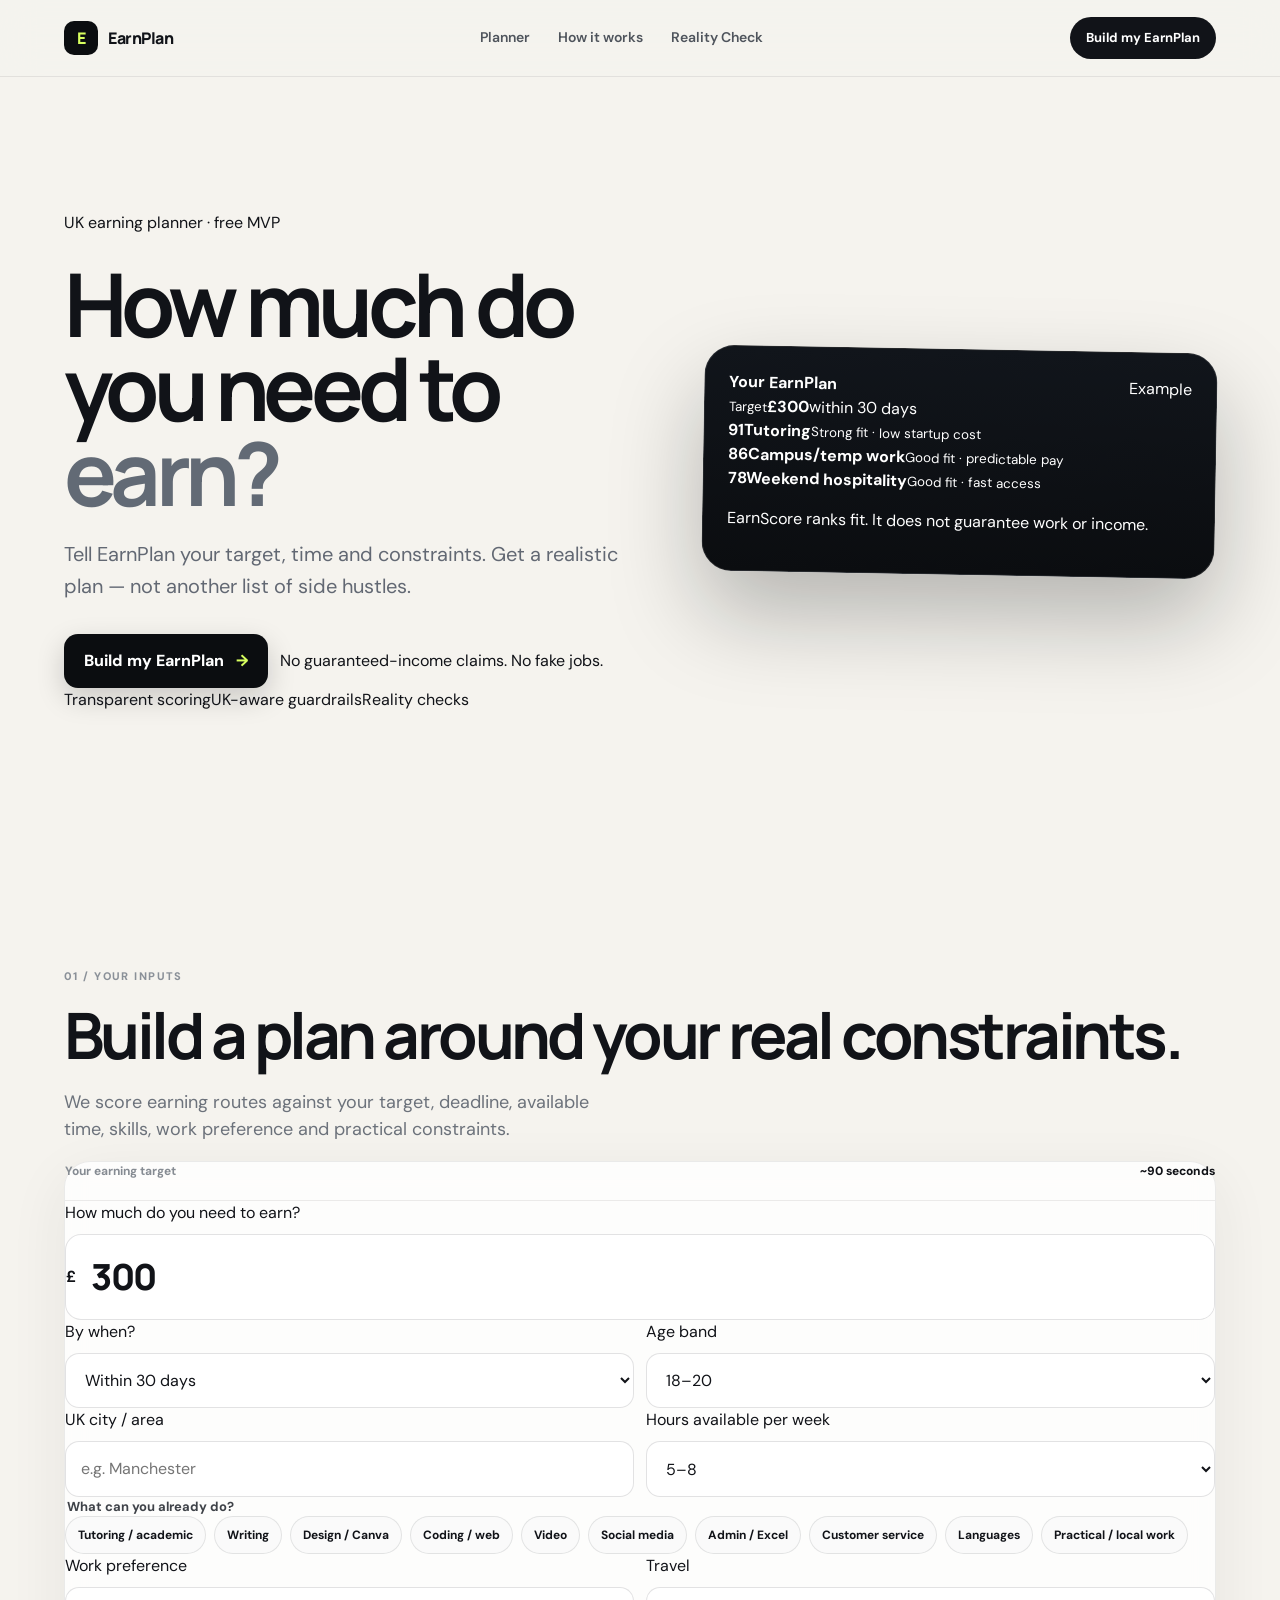
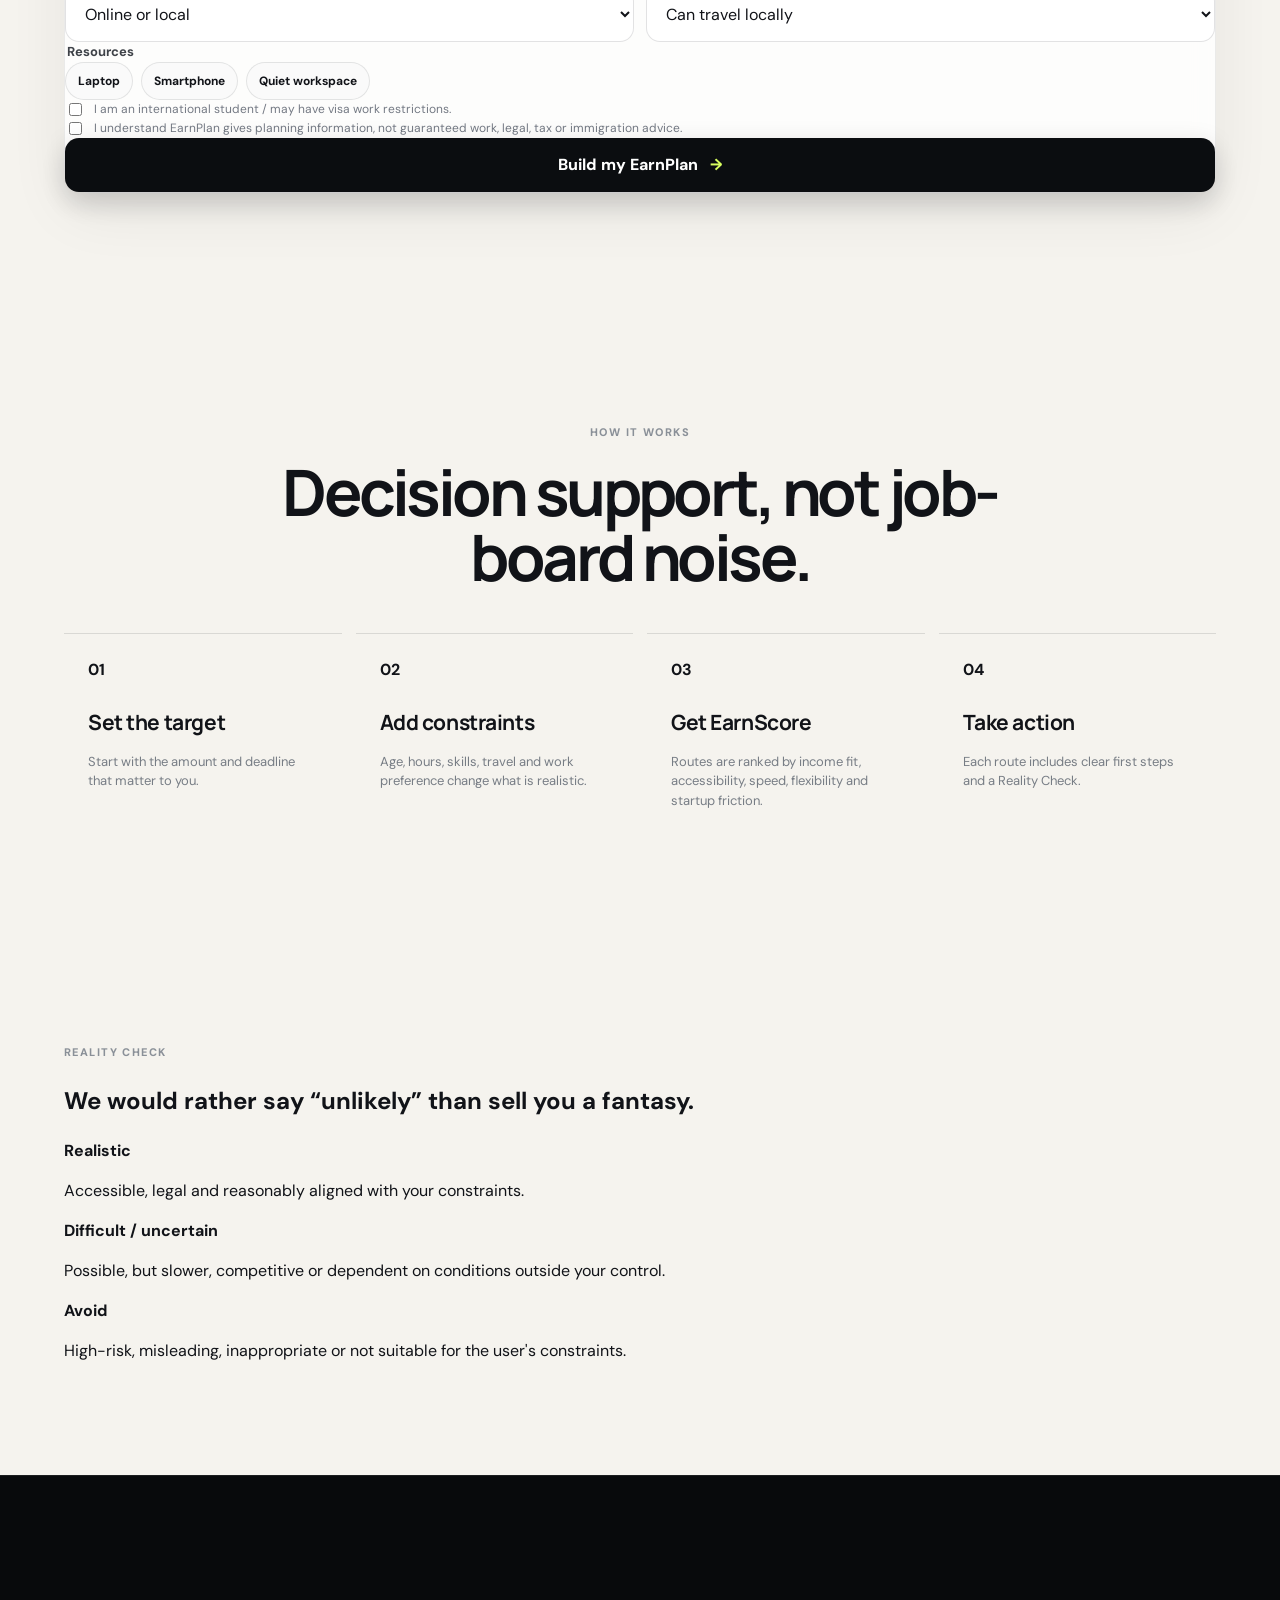
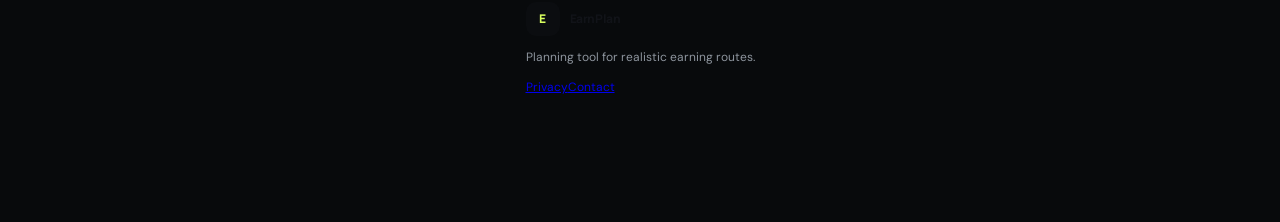
==== commit 784ad487: "Rebuild EarnPlan homepage around personal earning planner" ====
--- a/index.html
+++ b/index.html
@@ -3,313 +3,124 @@
 <head>
   <meta charset="UTF-8" />
   <meta name="viewport" content="width=device-width, initial-scale=1.0" />
-  <meta name="description" content="Project EarnPlan helps people turn existing skills into realistic earning plans, while helping small businesses turn unfinished work into clearly scoped micro-projects." />
+  <meta name="description" content="EarnPlan turns your income target, time, skills and constraints into a realistic UK earning plan." />
   <meta name="theme-color" content="#0b0d10" />
-  <title>Project EarnPlan — Skills into paid projects</title>
+  <title>EarnPlan — Build a realistic earning plan</title>
   <link rel="preconnect" href="https://fonts.googleapis.com">
   <link rel="preconnect" href="https://fonts.gstatic.com" crossorigin>
-  <link href="https://fonts.googleapis.com/css2?family=DM+Sans:wght@400;500;600;700&family=Manrope:wght@500;600;700;800&display=swap" rel="stylesheet">
+  <link href="https://fonts.googleapis.com/css2?family=DM+Sans:wght@400;500;600;700&family=Manrope:wght@600;700;800&display=swap" rel="stylesheet">
   <link rel="stylesheet" href="styles.css" />
 </head>
 <body>
-  <div class="page-glow glow-one"></div>
-  <div class="page-glow glow-two"></div>
-
   <header class="site-header">
-    <a class="brand" href="#top" aria-label="Project EarnPlan home">
-      <span class="brand-mark">E</span>
-      <span>EarnPlan</span>
-    </a>
-    <nav aria-label="Primary navigation">
-      <a href="#earn">For earners</a>
-      <a href="#business">For businesses</a>
-      <a href="#how-it-works">How it works</a>
-    </nav>
-    <a class="header-cta" href="#pilot">Join Bristol pilot</a>
+    <a class="brand" href="#top"><span class="brand-mark">E</span><span>EarnPlan</span></a>
+    <nav><a href="#planner">Planner</a><a href="#how">How it works</a><a href="#trust">Reality Check</a></nav>
+    <a class="header-cta" href="#planner">Build my EarnPlan</a>
   </header>
 
   <main id="top">
     <section class="hero section-shell">
       <div class="hero-copy-wrap">
-        <div class="status-pill"><span></span>Bristol pilot · founding users</div>
-        <h1>Turn spare skills into <span>real earning potential.</span></h1>
-        <p class="hero-copy">EarnPlan turns what you can already do into a clear route to small paid projects — while helping local businesses get the jobs they keep putting off, done.</p>
-
+        <span class="eyebrow">UK earning planner · free MVP</span>
+        <h1>How much do you need to <span>earn?</span></h1>
+        <p class="hero-copy">Tell EarnPlan your target, time and constraints. Get a realistic plan — not another list of side hustles.</p>
         <div class="hero-actions">
-          <a class="button primary-button" href="#earn">Build my EarnPlan <span>→</span></a>
-          <a class="button ghost-button" href="#business">I run a business</a>
+          <a class="button primary-button" href="#planner">Build my EarnPlan <span>→</span></a>
+          <span class="microcopy">No guaranteed-income claims. No fake jobs.</span>
         </div>
-
-        <div class="proof-strip" aria-label="Pilot principles">
-          <div><strong>01</strong><span>No fake jobs</span></div>
-          <div><strong>02</strong><span>No guaranteed-income claims</span></div>
-          <div><strong>03</strong><span>Every pilot match reviewed</span></div>
-        </div>
+        <div class="trust-row"><span>Transparent scoring</span><span>UK-aware guardrails</span><span>Reality checks</span></div>
       </div>
 
-      <div class="hero-product" aria-label="EarnPlan preview">
+      <div class="hero-product">
         <div class="product-window">
-          <div class="window-top">
-            <div class="window-brand"><span class="mini-mark">E</span> Your EarnPlan</div>
-            <span class="live-dot">Pilot</span>
+          <div class="window-top"><strong>Your EarnPlan</strong><span class="badge">Example</span></div>
+          <div class="target-card"><small>Target</small><strong>£300</strong><span>within 30 days</span></div>
+          <div class="route-preview">
+            <div><b>91</b><span><strong>Tutoring</strong><small>Strong fit · low startup cost</small></span></div>
+            <div><b>86</b><span><strong>Campus/temp work</strong><small>Good fit · predictable pay</small></span></div>
+            <div><b>78</b><span><strong>Weekend hospitality</strong><small>Good fit · fast access</small></span></div>
           </div>
-          <div class="goal-card">
-            <span>Your target</span>
-            <div class="goal-value">£150 <small>this month</small></div>
-            <div class="goal-progress"><i></i></div>
-            <div class="goal-meta"><span>Suggested path</span><strong>3 micro-projects</strong></div>
-          </div>
-          <div class="mini-projects">
-            <article>
-              <div class="project-icon">C</div>
-              <div><strong>Content Rescue</strong><span>Typical pay £50</span></div>
-              <b>3h</b>
-            </article>
-            <article>
-              <div class="project-icon">W</div>
-              <div><strong>Website Quick Fix</strong><span>Typical pay £50</span></div>
-              <b>2h</b>
-            </article>
-            <article>
-              <div class="project-icon">A</div>
-              <div><strong>Admin Rescue</strong><span>Typical pay £35</span></div>
-              <b>2h</b>
-            </article>
-          </div>
-          <div class="window-footer"><span>Planning estimate</span><strong>£135 potential</strong></div>
+          <p class="window-note">EarnScore ranks fit. It does not guarantee work or income.</p>
         </div>
-        <div class="floating-card floating-one"><span>Small business task</span><strong>Instagram content batch</strong><em>Clear scope · fixed value</em></div>
-        <div class="floating-card floating-two"><span>Matching principle</span><strong>Skill × availability</strong></div>
       </div>
     </section>
 
-    <section class="bridge section-shell">
-      <p>One platform. Two problems solved.</p>
-      <div class="bridge-grid">
-        <a href="#earn" class="bridge-card bridge-dark">
-          <span class="bridge-label">For earners</span>
-          <h2>“What could my skills earn?”</h2>
-          <p>Start with your income goal, not another endless job search.</p>
-          <span class="bridge-link">Build an EarnPlan →</span>
-        </a>
-        <a href="#business" class="bridge-card bridge-light">
-          <span class="bridge-label">For small businesses</span>
-          <h2>“Can someone just get this done?”</h2>
-          <p>Turn unfinished work into a small project with clear deliverables.</p>
-          <span class="bridge-link">Scope a project →</span>
-        </a>
+    <section id="planner" class="planner-wrap">
+      <div class="section-shell planner-grid">
+        <div class="section-intro">
+          <span class="section-number">01 / Your inputs</span>
+          <h2>Build a plan around your real constraints.</h2>
+          <p>We score earning routes against your target, deadline, available time, skills, work preference and practical constraints.</p>
+        </div>
+
+        <form id="earn-form" class="panel form-panel">
+          <div class="progress"><span id="progress-bar"></span></div>
+          <div class="form-head"><strong>Your earning target</strong><span>~90 seconds</span></div>
+
+          <label><span>How much do you need to earn?</span><div class="money-input"><b>£</b><input id="goal" type="number" min="20" step="10" value="300" required></div></label>
+
+          <div class="two-fields">
+            <label><span>By when?</span><select id="deadline"><option value="7">Within 7 days</option><option value="30" selected>Within 30 days</option><option value="90">Within 90 days</option></select></label>
+            <label><span>Age band</span><select id="age"><option value="16-17">16–17</option><option value="18-20" selected>18–20</option><option value="21+">21+</option></select></label>
+          </div>
+
+          <div class="two-fields">
+            <label><span>UK city / area</span><input id="location" type="text" placeholder="e.g. Manchester" required></label>
+            <label><span>Hours available per week</span><select id="hours"><option value="4">Up to 4</option><option value="8" selected>5–8</option><option value="12">9–12</option><option value="20">13–20</option><option value="30">20+</option></select></label>
+          </div>
+
+          <fieldset>
+            <legend>What can you already do?</legend>
+            <div class="chip-grid">
+              <label class="chip"><input type="checkbox" name="skills" value="academic"><span>Tutoring / academic</span></label>
+              <label class="chip"><input type="checkbox" name="skills" value="writing"><span>Writing</span></label>
+              <label class="chip"><input type="checkbox" name="skills" value="design"><span>Design / Canva</span></label>
+              <label class="chip"><input type="checkbox" name="skills" value="web"><span>Coding / web</span></label>
+              <label class="chip"><input type="checkbox" name="skills" value="video"><span>Video</span></label>
+              <label class="chip"><input type="checkbox" name="skills" value="social"><span>Social media</span></label>
+              <label class="chip"><input type="checkbox" name="skills" value="admin"><span>Admin / Excel</span></label>
+              <label class="chip"><input type="checkbox" name="skills" value="service"><span>Customer service</span></label>
+              <label class="chip"><input type="checkbox" name="skills" value="language"><span>Languages</span></label>
+              <label class="chip"><input type="checkbox" name="skills" value="practical"><span>Practical / local work</span></label>
+            </div>
+          </fieldset>
+
+          <div class="two-fields">
+            <label><span>Work preference</span><select id="preference"><option value="either">Online or local</option><option value="online">Online only</option><option value="local">Local only</option></select></label>
+            <label><span>Travel</span><select id="transport"><option value="none">No transport</option><option value="local" selected>Can travel locally</option><option value="bike">Bicycle</option><option value="car">Car</option></select></label>
+          </div>
+
+          <fieldset><legend>Resources</legend><div class="chip-grid">
+            <label class="chip"><input type="checkbox" name="resources" value="laptop"><span>Laptop</span></label>
+            <label class="chip"><input type="checkbox" name="resources" value="phone"><span>Smartphone</span></label>
+            <label class="chip"><input type="checkbox" name="resources" value="quiet"><span>Quiet workspace</span></label>
+          </div></fieldset>
+
+          <label class="checkbox-line"><input id="visa" type="checkbox"><span>I am an international student / may have visa work restrictions.</span></label>
+          <label class="checkbox-line"><input id="eligibility" type="checkbox" required><span>I understand EarnPlan gives planning information, not guaranteed work, legal, tax or immigration advice.</span></label>
+
+          <button class="button primary-button full-button" type="submit">Build my EarnPlan <span>→</span></button>
+        </form>
       </div>
     </section>
 
-    <section id="earn" class="section-shell split-section premium-section">
-      <div class="section-intro sticky-copy">
-        <span class="section-number">01 / Earners</span>
-        <h2>Start with the number that matters.</h2>
-        <p>Tell us your target, skills and available time. We’ll show the kind of small projects that could realistically fit — without pretending work is guaranteed.</p>
-        <div class="mini-trust-list">
-          <div><span>✓</span> Typical project values, clearly labelled</div>
-          <div><span>✓</span> Bristol + remote options</div>
-          <div><span>✓</span> Manual pilot matching</div>
-        </div>
-      </div>
-
-      <form id="earn-form" class="panel form-panel premium-form">
-        <div class="form-head">
-          <span>Build your first plan</span>
-          <strong>~60 seconds</strong>
-        </div>
-        <label>
-          <span class="field-label">How much do you want to earn?</span>
-          <div class="money-input"><span>£</span><input id="goal" name="goal" type="number" min="20" step="10" value="150" required /></div>
-        </label>
-        <div class="two-fields">
-          <label>
-            <span class="field-label">By when?</span>
-            <select id="deadline" name="deadline" required>
-              <option value="weekend">This weekend</option>
-              <option value="7days">Within 7 days</option>
-              <option value="month">This month</option>
-            </select>
-          </label>
-          <label>
-            <span class="field-label">Availability</span>
-            <select id="availability" name="availability" required>
-              <option value="4">Up to 4 hours</option>
-              <option value="8" selected>5–8 hours</option>
-              <option value="12">9–12 hours</option>
-              <option value="20">13+ hours</option>
-            </select>
-          </label>
-        </div>
-        <fieldset>
-          <legend>What can you already do?</legend>
-          <div class="chip-grid">
-            <label class="chip"><input type="checkbox" name="skills" value="Canva" /><span>Canva</span></label>
-            <label class="chip"><input type="checkbox" name="skills" value="Social media" /><span>Social media</span></label>
-            <label class="chip"><input type="checkbox" name="skills" value="Photography" /><span>Photography</span></label>
-            <label class="chip"><input type="checkbox" name="skills" value="Video" /><span>Video</span></label>
-            <label class="chip"><input type="checkbox" name="skills" value="Excel" /><span>Excel</span></label>
-            <label class="chip"><input type="checkbox" name="skills" value="WordPress" /><span>WordPress</span></label>
-            <label class="chip"><input type="checkbox" name="skills" value="Writing" /><span>Writing</span></label>
-            <label class="chip"><input type="checkbox" name="skills" value="Admin" /><span>Admin</span></label>
-          </div>
-        </fieldset>
-        <label>
-          <span class="field-label">Where can you work?</span>
-          <select id="location" name="location" required>
-            <option value="Bristol">Bristol</option>
-            <option value="Remote">Remote only</option>
-            <option value="Both">Bristol + remote</option>
-          </select>
-        </label>
-        <label class="checkbox-line"><input id="eligibility" type="checkbox" required /><span>I understand I must only accept work I am legally eligible to perform.</span></label>
-        <button class="button primary-button full-button" type="submit">Build my EarnPlan <span>→</span></button>
-      </form>
+    <section id="results" class="section-shell results-section hidden" aria-live="polite">
+      <div class="results-head"><div><span class="section-number">02 / Your ranked routes</span><h2 id="result-title">Your EarnPlan</h2><p id="result-summary"></p></div><div class="score-key"><span>80–100 Strong fit</span><span>60–79 Possible fit</span><span>&lt;60 Weak fit</span></div></div>
+      <div id="result-cards" class="result-grid"></div>
+      <div class="action-plan panel"><div><span class="section-number">Your action plan</span><h3>What to do next</h3></div><ol id="action-list"></ol></div>
+      <div id="visa-warning" class="warning hidden"><strong>Visa/work-rights check:</strong> Some visa conditions restrict working hours and may prohibit self-employment. Check your own conditions and official UK guidance before accepting work.</div>
+      <p class="legal-note">Estimates are indicative only. Earnings, availability and eligibility vary by employer, platform, location and personal circumstances.</p>
     </section>
 
-    <section id="earnplan-result" class="section-shell result-section hidden" aria-live="polite">
-      <div class="result-shell">
-        <div class="result-header">
-          <div>
-            <span class="section-number">Your first EarnPlan</span>
-            <h2 id="result-title">Goal: £150</h2>
-          </div>
-          <span class="pilot-badge">Planning estimate</span>
-        </div>
-        <div id="result-cards" class="project-grid"></div>
-        <div class="result-summary panel">
-          <div><span>Typical project value shown</span><strong id="potential-total">£0</strong></div>
-          <div><span>Your target</span><strong id="goal-total">£0</strong></div>
-          <p>This is a planning estimate, not guaranteed income. Work is only labelled “Available now” when a genuine business request exists.</p>
-        </div>
-        <a class="button primary-button" href="#pilot">Join the Bristol pilot <span>→</span></a>
-      </div>
+    <section id="how" class="section-shell how-section">
+      <div class="center-heading"><span class="section-number">How it works</span><h2>Decision support, not job-board noise.</h2></div>
+      <div class="steps-grid"><article><b>01</b><h3>Set the target</h3><p>Start with the amount and deadline that matter to you.</p></article><article><b>02</b><h3>Add constraints</h3><p>Age, hours, skills, travel and work preference change what is realistic.</p></article><article><b>03</b><h3>Get EarnScore</h3><p>Routes are ranked by income fit, accessibility, speed, flexibility and startup friction.</p></article><article><b>04</b><h3>Take action</h3><p>Each route includes clear first steps and a Reality Check.</p></article></div>
     </section>
 
-    <section id="business" class="section-shell split-section premium-section business-section">
-      <div class="section-intro sticky-copy">
-        <span class="section-number">02 / Businesses</span>
-        <h2>Get the small jobs off your list.</h2>
-        <p>No job advert. No agency retainer. Tell us what’s been sitting unfinished and we turn it into a compact project with clear deliverables.</p>
-        <div class="value-card">
-          <span>Example</span>
-          <strong>“Our Instagram has gone quiet.”</strong>
-          <i>↓</i>
-          <strong>Content Rescue · £59 pilot estimate</strong>
-        </div>
-      </div>
-
-      <form id="business-form" class="panel form-panel premium-form">
-        <div class="form-head">
-          <span>Scope the problem</span>
-          <strong>No obligation</strong>
-        </div>
-        <label>
-          <span class="field-label">What area needs attention?</span>
-          <select id="problem-type" required>
-            <option value="content">Social/content</option>
-            <option value="presence">Online presence</option>
-            <option value="website">Website updates</option>
-            <option value="admin">Admin/spreadsheet</option>
-            <option value="data">Product/data work</option>
-          </select>
-        </label>
-        <label>
-          <span class="field-label">What have you been putting off?</span>
-          <textarea id="problem" rows="6" placeholder="Example: Our Instagram has not been updated for a month and we need a small batch of usable content." required></textarea>
-        </label>
-        <label>
-          <span class="field-label">When would you like it done?</span>
-          <select id="business-deadline" required>
-            <option>Within 3 days</option>
-            <option>Within 7 days</option>
-            <option>This month</option>
-          </select>
-        </label>
-        <button class="button primary-button full-button" type="submit">Recommend a micro-project <span>→</span></button>
-      </form>
-    </section>
-
-    <section id="project-result" class="section-shell result-section hidden" aria-live="polite">
-      <div class="result-shell">
-        <span class="section-number">Recommended micro-project</span>
-        <div class="recommendation panel">
-          <div>
-            <h2 id="package-name">Content Rescue</h2>
-            <p id="package-summary"></p>
-          </div>
-          <div class="price-block"><span>Pilot estimate</span><strong id="package-price">£59</strong></div>
-          <div class="deliverable-box">
-            <span>Suggested deliverables</span>
-            <ul id="package-deliverables"></ul>
-          </div>
-          <p class="fine-print">Final scope and price are reviewed before work begins. No payment is taken through this MVP.</p>
-        </div>
-        <a class="button primary-button" href="#pilot">Submit this request <span>→</span></a>
-      </div>
-    </section>
-
-    <section id="how-it-works" class="section-shell how-section">
-      <div class="center-heading">
-        <span class="section-number">How it works</span>
-        <h2>Simple enough to use. Structured enough to trust.</h2>
-      </div>
-      <div class="steps-grid">
-        <article><span class="step-num">01</span><h3>Start with the goal</h3><p>Earners set an income target. Businesses describe unfinished work.</p></article>
-        <article><span class="step-num">02</span><h3>We turn it into a project</h3><p>Vague needs become clear scope, deliverables and realistic value.</p></article>
-        <article><span class="step-num">03</span><h3>We match manually</h3><p>During the Bristol pilot, every proposed match is reviewed before work starts.</p></article>
-        <article><span class="step-num">04</span><h3>We prove the model</h3><p>We scale only after real paid projects are completed successfully.</p></article>
-      </div>
-    </section>
-
-    <section id="services" class="section-shell services-section">
-      <div class="center-heading compact-heading">
-        <span class="section-number">Pilot project menu</span>
-        <h2>Small outcomes. Fixed scope. Useful work.</h2>
-      </div>
-      <div class="project-grid services-grid">
-        <article class="project-card"><div class="card-top"><span>Social</span><strong>£59</strong></div><h3>Content Rescue</h3><p>Small photo, video and caption package for local businesses.</p></article>
-        <article class="project-card"><div class="card-top"><span>Presence</span><strong>£45</strong></div><h3>Online Presence Fix</h3><p>Profile cleanup, information updates and lightweight content preparation.</p></article>
-        <article class="project-card"><div class="card-top"><span>Website</span><strong>£49–79</strong></div><h3>Website Quick Fix</h3><p>Small copy, image, link or content updates — not a full redesign.</p></article>
-        <article class="project-card"><div class="card-top"><span>Admin</span><strong>£39–59</strong></div><h3>Admin Rescue</h3><p>Spreadsheet cleanup, formatting and structured admin work.</p></article>
-        <article class="project-card"><div class="card-top"><span>Data</span><strong>£39–69</strong></div><h3>Product/Data Rescue</h3><p>Product uploads, catalogue cleanup and structured data entry.</p></article>
-      </div>
-    </section>
-
-    <section id="pilot" class="pilot-wrap">
-      <div class="section-shell pilot-section">
-        <div class="pilot-copy">
-          <span class="status-pill light-pill"><span></span>Bristol founding pilot</span>
-          <h2>Help us prove this with real work.</h2>
-          <p>We’re deliberately keeping the first version small. The validation target is simple: 10 genuine completed paid projects before we build the full marketplace.</p>
-          <div class="pilot-stat"><strong>10</strong><span>completed paid projects<br>before scale</span></div>
-        </div>
-        <form id="pilot-form" class="panel form-panel premium-form pilot-form">
-          <div class="form-head"><span>Join the pilot</span><strong>Founding access</strong></div>
-          <label>
-            <span class="field-label">I am a…</span>
-            <select id="pilot-type" required>
-              <option value="earner">Student / earner</option>
-              <option value="business">Small business</option>
-            </select>
-          </label>
-          <label><span class="field-label">Name</span><input id="pilot-name" type="text" required /></label>
-          <label><span class="field-label">Email</span><input id="pilot-email" type="email" required /></label>
-          <label><span class="field-label">Postcode / area</span><input id="pilot-area" type="text" placeholder="e.g. BS1 or Clifton" /></label>
-          <label class="checkbox-line"><input type="checkbox" required /><span>I agree to be contacted about the Bristol pilot.</span></label>
-          <button class="button primary-button full-button" type="submit">Join the pilot <span>→</span></button>
-          <p id="pilot-message" class="form-message" aria-live="polite"></p>
-        </form>
-      </div>
-    </section>
+    <section id="trust" class="trust-section"><div class="section-shell trust-grid"><div><span class="section-number">Reality Check</span><h2>We would rather say “unlikely” than sell you a fantasy.</h2></div><div class="reality-list"><div><span class="dot green"></span><strong>Realistic</strong><p>Accessible, legal and reasonably aligned with your constraints.</p></div><div><span class="dot amber"></span><strong>Difficult / uncertain</strong><p>Possible, but slower, competitive or dependent on conditions outside your control.</p></div><div><span class="dot red"></span><strong>Avoid</strong><p>High-risk, misleading, inappropriate or not suitable for the user's constraints.</p></div></div></div></section>
   </main>
 
-  <footer>
-    <a class="brand footer-brand" href="#top"><span class="brand-mark">E</span><span>EarnPlan</span></a>
-    <span>Validation MVP · Bristol</span>
-    <span>Not an employment agency. Pilot opportunities are reviewed manually.</span>
-  </footer>
-
+  <footer><div class="section-shell footer-inner"><a class="brand" href="#top"><span class="brand-mark">E</span><span>EarnPlan</span></a><p>Planning tool for realistic earning routes.</p><div><a href="privacy.html">Privacy</a><a href="mailto:helloearnplan@protonmail.com">Contact</a></div></div></footer>
   <script src="script.js"></script>
 </body>
 </html>
--- a/styles.css
+++ b/styles.css
@@ -1 +1 @@
-*{box-sizing:border-box}html{scroll-behavior:smooth}body{margin:0;font-family:Inter,ui-sans-serif,system-ui,-apple-system,BlinkMacSystemFont,"Segoe UI",sans-serif;background:#f5f7fb;color:#111827;line-height:1.5}.site-header{position:sticky;top:0;z-index:20;display:flex;justify-content:space-between;align-items:center;padding:18px clamp(20px,5vw,70px);background:rgba(245,247,251,.9);backdrop-filter:blur(14px);border-bottom:1px solid #e5e7eb}.brand{font-weight:800;text-decoration:none;color:#111827}.brand span{font-weight:500}.site-header nav{display:flex;gap:24px}.site-header nav a{color:#4b5563;text-decoration:none;font-size:14px}.section-shell{max-width:1180px;margin:0 auto;padding:88px 24px}.hero{padding-top:110px;text-align:center}.eyebrow{text-transform:uppercase;letter-spacing:.14em;font-size:12px;font-weight:800;color:#6b7280;margin-bottom:16px}.hero h1,.split-section h2,.result-section h2,#how-it-works h2,#services h2,.pilot-section h2{font-size:clamp(38px,6vw,72px);line-height:1.02;letter-spacing:-.04em;margin:0}.hero-copy{max-width:760px;margin:24px auto 36px;color:#4b5563;font-size:20px}.choice-grid{display:grid;grid-template-columns:repeat(2,minmax(0,1fr));gap:20px;max-width:900px;margin:0 auto}.choice-card{display:flex;flex-direction:column;gap:10px;padding:32px;text-align:left;text-decoration:none;border-radius:24px;background:#fff;color:#111827;border:1px solid #e5e7eb;box-shadow:0 10px 30px rgba(17,24,39,.05);transition:.2s transform,.2s box-shadow}.choice-card:hover{transform:translateY(-3px);box-shadow:0 18px 36px rgba(17,24,39,.09)}.choice-card.primary{background:#111827;color:#fff}.choice-kicker{font-size:13px;text-transform:uppercase;letter-spacing:.12em;opacity:.7}.choice-card strong{font-size:28px}.choice-card span:last-child{opacity:.75}.trust-note{font-size:13px;color:#6b7280;margin-top:18px}.split-section{display:grid;grid-template-columns:1fr 1fr;gap:70px;align-items:start}.split-section h2,#how-it-works h2,#services h2,.pilot-section h2{font-size:clamp(34px,5vw,56px)}.split-section>div>p,.pilot-section>div>p{font-size:18px;color:#4b5563;max-width:560px}.panel{background:#fff;border:1px solid #e5e7eb;border-radius:24px;box-shadow:0 12px 35px rgba(17,24,39,.06)}.form-panel{padding:28px;display:grid;gap:20px}.form-panel label,.form-panel fieldset{display:grid;gap:8px;font-weight:650}.form-panel input,.form-panel select,.form-panel textarea{width:100%;padding:14px 15px;border:1px solid #d1d5db;border-radius:14px;background:#fff;font:inherit}.form-panel fieldset{border:0;padding:0;margin:0}.form-panel legend{margin-bottom:10px;font-weight:650}.money-input{display:flex;align-items:center;border:1px solid #d1d5db;border-radius:14px;padding-left:14px;background:#fff}.money-input input{border:0}.chip-grid{display:flex;flex-wrap:wrap;gap:8px}.chip{display:flex!important;align-items:center;gap:8px!important;padding:10px 12px;border:1px solid #d1d5db;border-radius:999px;font-size:14px;font-weight:500!important;background:#f9fafb}.chip input{width:auto}.checkbox-line{display:flex!important;grid-template-columns:none;align-items:flex-start;gap:10px!important;font-size:13px;font-weight:500!important;color:#4b5563}.checkbox-line input{width:auto;margin-top:3px}.button{display:inline-flex;align-items:center;justify-content:center;padding:14px 20px;border-radius:14px;text-decoration:none;font-weight:800;border:0;cursor:pointer}.primary-button{background:#111827;color:#fff}.secondary-button{background:#fff;color:#111827;border:1px solid #d1d5db}.hidden{display:none}.result-section{padding-top:32px}.result-header{display:flex;justify-content:space-between;gap:20px;align-items:end}.pilot-badge{padding:8px 12px;border-radius:999px;background:#ecfdf5;color:#065f46;font-size:12px;font-weight:800}.project-grid,.steps-grid{display:grid;grid-template-columns:repeat(3,minmax(0,1fr));gap:18px;margin-top:28px}.project-card,.steps-grid article{background:#fff;border:1px solid #e5e7eb;border-radius:20px;padding:22px}.project-card span,.steps-grid article span{font-size:12px;color:#6b7280;text-transform:uppercase;letter-spacing:.08em;font-weight:800}.project-card h3,.steps-grid h3{margin:10px 0 8px;font-size:22px}.project-card p,.steps-grid p{margin:0;color:#6b7280}.result-summary{margin:20px 0;padding:24px;display:grid;gap:14px}.result-summary>div{display:flex;justify-content:space-between;gap:20px}.result-summary strong{font-size:24px}.result-summary p{margin:4px 0 0;color:#6b7280;font-size:13px}.business-section{border-top:1px solid #e5e7eb}.recommendation{padding:28px;display:grid;grid-template-columns:1fr auto;gap:20px;margin-top:24px}.recommendation ul{grid-column:1/-1;margin:0;padding-left:20px}.price-block{text-align:right}.price-block span{display:block;font-size:12px;color:#6b7280}.price-block strong{font-size:34px}.fine-print{grid-column:1/-1;font-size:13px;color:#6b7280}.services-grid{grid-template-columns:repeat(5,minmax(0,1fr))}.pilot-section{display:grid;grid-template-columns:1fr 1fr;gap:60px;align-items:start;background:#111827;color:#fff;max-width:none;padding-left:max(24px,calc((100vw - 1180px)/2 + 24px));padding-right:max(24px,calc((100vw - 1180px)/2 + 24px))}.pilot-section .eyebrow,.pilot-section>div>p{color:#cbd5e1}.pilot-section .form-panel{color:#111827}.form-message{font-size:13px;margin:0;color:#065f46}footer{display:flex;flex-wrap:wrap;gap:18px;justify-content:space-between;padding:28px clamp(20px,5vw,70px);font-size:13px;color:#6b7280;background:#fff;border-top:1px solid #e5e7eb}@media(max-width:900px){.site-header nav{display:none}.choice-grid,.split-section,.pilot-section{grid-template-columns:1fr}.project-grid,.steps-grid,.services-grid{grid-template-columns:1fr 1fr}.split-section{gap:34px}.section-shell{padding:64px 20px}.hero{padding-top:80px}.recommendation{grid-template-columns:1fr}.price-block{text-align:left}}@media(max-width:620px){.project-grid,.steps-grid,.services-grid{grid-template-columns:1fr}.choice-card{padding:24px}.hero-copy{font-size:17px}.result-header{align-items:start;flex-direction:column}.site-header{padding:16px 18px}}+:root{--bg:#0b0d10;--surface:#11151b;--soft:#f5f1e8;--ink:#111318;--muted:#737983;--line:rgba(255,255,255,.10);--accent:#d8ff5f;--accent-ink:#11160a;--white:#fff;--shadow:0 30px 80px rgba(0,0,0,.22)}*{box-sizing:border-box}html{scroll-behavior:smooth}body{margin:0;font-family:'DM Sans',system-ui,sans-serif;background:#f5f3ee;color:var(--ink);line-height:1.5;overflow-x:hidden}.page-glow{position:fixed;border-radius:50%;filter:blur(100px);pointer-events:none;z-index:-1}.glow-one{width:440px;height:440px;background:rgba(216,255,95,.20);top:-160px;right:-120px}.glow-two{width:360px;height:360px;background:rgba(174,184,255,.17);top:720px;left:-180px}.site-header{position:sticky;top:0;z-index:40;display:grid;grid-template-columns:auto 1fr auto;align-items:center;gap:30px;padding:17px clamp(20px,5vw,70px);background:rgba(245,243,238,.82);backdrop-filter:blur(18px);border-bottom:1px solid rgba(17,19,24,.08)}.brand{display:inline-flex;align-items:center;gap:10px;color:var(--ink);text-decoration:none;font-family:'Manrope',sans-serif;font-weight:800;letter-spacing:-.03em}.brand-mark,.mini-mark{display:inline-grid;place-items:center;background:var(--bg);color:var(--accent);border-radius:10px}.brand-mark{width:34px;height:34px}.mini-mark{width:25px;height:25px;font-size:12px}.site-header nav{display:flex;justify-content:center;gap:28px}.site-header nav a{color:#4f545c;text-decoration:none;font-size:14px;font-weight:600}.header-cta{justify-self:end;background:var(--ink);color:#fff;text-decoration:none;padding:11px 16px;border-radius:999px;font-size:13px;font-weight:700}.section-shell{max-width:1200px;margin:0 auto;padding:96px 24px}.hero{display:grid;grid-template-columns:1.05fr .95fr;gap:72px;align-items:center;min-height:790px;padding-top:90px;padding-bottom:110px}.status-pill{display:inline-flex;align-items:center;gap:9px;border:1px solid rgba(17,19,24,.12);padding:8px 12px;border-radius:999px;font-size:12px;font-weight:700;background:rgba(255,255,255,.55)}.status-pill>span{width:8px;height:8px;border-radius:50%;background:#62b56b;box-shadow:0 0 0 4px rgba(98,181,107,.12)}.hero h1{font-family:'Manrope',sans-serif;font-size:clamp(52px,7vw,88px);line-height:.96;letter-spacing:-.065em;margin:26px 0 24px;max-width:820px}.hero h1 span{color:#626a75}.hero-copy{font-size:20px;line-height:1.6;color:#626873;max-width:670px;margin:0}.hero-actions{display:flex;gap:12px;align-items:center;margin-top:32px}.button{display:inline-flex;align-items:center;justify-content:center;gap:12px;border-radius:14px;padding:15px 20px;text-decoration:none;border:0;font:inherit;font-weight:800;cursor:pointer;transition:transform .2s ease,box-shadow .2s ease,background .2s ease}.button:hover{transform:translateY(-2px)}.primary-button{background:var(--bg);color:#fff;box-shadow:0 10px 28px rgba(11,13,16,.18)}.primary-button span{color:var(--accent)}.ghost-button{background:rgba(255,255,255,.72);color:var(--ink);border:1px solid rgba(17,19,24,.11)}.full-button{width:100%}.proof-strip{display:flex;gap:26px;flex-wrap:wrap;margin-top:42px;padding-top:22px;border-top:1px solid rgba(17,19,24,.10)}.proof-strip div{display:flex;gap:8px;align-items:center;font-size:12px;color:#737983}.proof-strip strong{font-size:10px;color:#a0a5ac}.hero-product{position:relative}.product-window{position:relative;z-index:2;background:linear-gradient(180deg,#11151b,#0b0d10);border:1px solid rgba(255,255,255,.12);border-radius:30px;padding:24px;color:#fff;box-shadow:0 42px 90px rgba(11,13,16,.27);transform:rotate(1deg)}.window-top,.goal-meta,.window-footer,.card-top,.form-head{display:flex;justify-content:space-between;align-items:center;gap:16px}.window-brand{display:flex;align-items:center;gap:10px;font-weight:700}.live-dot{font-size:11px;padding:6px 10px;border-radius:999px;background:rgba(216,255,95,.10);border:1px solid rgba(216,255,95,.24);color:var(--accent)}.goal-card{background:linear-gradient(135deg,rgba(255,255,255,.08),rgba(255,255,255,.03));border:1px solid rgba(255,255,255,.09);padding:24px;border-radius:22px;margin-top:22px}.goal-card>span,.goal-meta span,.window-footer span{font-size:11px;color:#939aa5;text-transform:uppercase;letter-spacing:.08em}.goal-value{font-family:'Manrope',sans-serif;font-size:52px;font-weight:800;letter-spacing:-.05em;margin:8px 0 18px}.goal-value small{font-family:'DM Sans',sans-serif;font-size:14px;font-weight:500;color:#9299a3;letter-spacing:0}.goal-progress{height:8px;border-radius:999px;background:rgba(255,255,255,.08);overflow:hidden}.goal-progress i{display:block;height:100%;width:72%;background:var(--accent);border-radius:inherit}.goal-meta{margin-top:12px;font-size:13px}.mini-projects{display:grid;gap:10px;margin-top:14px}.mini-projects article{display:grid;grid-template-columns:auto 1fr auto;gap:12px;align-items:center;padding:13px;border:1px solid rgba(255,255,255,.08);border-radius:16px;background:rgba(255,255,255,.03)}.project-icon{width:36px;height:36px;display:grid;place-items:center;border-radius:11px;background:#232a33;color:var(--accent);font-weight:800}.mini-projects article div:nth-child(2){display:grid}.mini-projects strong{font-size:13px}.mini-projects span{font-size:11px;color:#8f96a0}.mini-projects b{font-size:12px;color:#aab0b8}.window-footer{margin-top:18px;padding:10px 4px 2px}.window-footer strong{font-size:13px}.floating-card{position:absolute;z-index:3;background:#fff;border:1px solid rgba(17,19,24,.08);box-shadow:0 20px 60px rgba(20,20,20,.12);border-radius:18px;padding:16px 18px;display:grid;min-width:190px}.floating-card span{font-size:10px;text-transform:uppercase;letter-spacing:.08em;color:#8a9098}.floating-card strong{font-size:14px;margin-top:3px}.floating-card em{font-style:normal;font-size:11px;color:#828891;margin-top:5px}.floating-one{left:-62px;bottom:70px}.floating-two{right:-34px;top:120px}.bridge{padding-top:30px}.bridge>p{text-align:center;font-size:12px;text-transform:uppercase;letter-spacing:.13em;color:#858a91;font-weight:700;margin-bottom:20px}.bridge-grid{display:grid;grid-template-columns:1fr 1fr;gap:16px}.bridge-card{min-height:310px;border-radius:28px;padding:34px;text-decoration:none;display:flex;flex-direction:column;align-items:flex-start}.bridge-dark{background:var(--bg);color:#fff}.bridge-light{background:#e9e4d8;color:var(--ink)}.bridge-label,.section-number{font-size:11px;text-transform:uppercase;letter-spacing:.13em;font-weight:800;color:#8a9098}.bridge-dark .bridge-label{color:#9ba2ac}.bridge-card h2{font-family:'Manrope',sans-serif;font-size:clamp(32px,4vw,50px);letter-spacing:-.04em;line-height:1.05;margin:44px 0 14px;max-width:520px}.bridge-card p{max-width:470px;opacity:.7;margin:0}.bridge-link{margin-top:auto;font-size:13px;font-weight:800}.premium-section{display:grid;grid-template-columns:.88fr 1.12fr;gap:80px;align-items:start}.sticky-copy{position:sticky;top:116px}.section-intro h2,.center-heading h2,.pilot-copy h2{font-family:'Manrope',sans-serif;font-size:clamp(42px,5vw,66px);line-height:1.02;letter-spacing:-.055em;margin:15px 0 22px}.section-intro>p,.pilot-copy>p{font-size:18px;color:#6c727b;max-width:530px}.mini-trust-list{display:grid;gap:13px;margin-top:34px;color:#626873;font-size:14px}.mini-trust-list div{display:flex;align-items:center;gap:10px}.mini-trust-list span{display:grid;place-items:center;width:22px;height:22px;border-radius:50%;background:#e7edce;color:#4e5f19;font-size:11px}.panel{background:rgba(255,255,255,.82);border:1px solid rgba(17,19,24,.08);border-radius:26px;box-shadow:0 18px 60px rgba(36,39,43,.07);backdrop-filter:blur(12px)}.premium-form{padding:30px;display:grid;gap:20px}.form-head{padding-bottom:20px;border-bottom:1px solid rgba(17,19,24,.08);font-size:12px;color:#858b92}.form-head span{font-weight:800;color:var(--ink)}.form-panel label,.form-panel fieldset{display:grid;gap:9px}.form-panel fieldset{border:0;padding:0;margin:0}.field-label,.form-panel legend{font-size:13px;font-weight:700;color:#3e4248}.form-panel input,.form-panel select,.form-panel textarea{width:100%;padding:15px 15px;border:1px solid rgba(17,19,24,.12);border-radius:14px;background:#fff;font:inherit;color:var(--ink);outline:none;transition:border-color .2s,box-shadow .2s}.form-panel input:focus,.form-panel select:focus,.form-panel textarea:focus{border-color:#858d50;box-shadow:0 0 0 4px rgba(216,255,95,.18)}.money-input{display:flex;align-items:center;background:#fff;border:1px solid rgba(17,19,24,.12);border-radius:16px;overflow:hidden}.money-input>span{font-family:'Manrope',sans-serif;font-size:28px;font-weight:700;padding-left:17px}.money-input input{border:0;font-family:'Manrope',sans-serif;font-size:36px;font-weight:800;letter-spacing:-.04em}.two-fields{display:grid;grid-template-columns:1fr 1fr;gap:12px}.chip-grid{display:flex;flex-wrap:wrap;gap:8px}.chip{display:inline-flex!important;align-items:center!important;gap:0!important;border:1px solid rgba(17,19,24,.10);border-radius:999px;background:#fafafa;cursor:pointer}.chip input{position:absolute;opacity:0;pointer-events:none}.chip span{padding:9px 12px;font-size:12px;font-weight:700}.chip:has(input:checked){background:var(--bg);color:#fff;border-color:var(--bg)}.checkbox-line{display:flex!important;align-items:flex-start;gap:9px!important;font-size:12px;color:#737983}.checkbox-line input{width:auto;margin-top:3px}.result-section{padding-top:24px;padding-bottom:32px}.result-shell{background:#eae5da;border-radius:32px;padding:36px}.result-header{display:flex;justify-content:space-between;gap:20px;align-items:end}.result-header h2{font-family:'Manrope',sans-serif;font-size:48px;letter-spacing:-.045em;margin:8px 0 0}.pilot-badge{font-size:11px;padding:8px 11px;border-radius:999px;background:#dce8bc;color:#425516;font-weight:800}.project-grid{display:grid;grid-template-columns:repeat(3,minmax(0,1fr));gap:15px;margin-top:26px}.project-card{background:#fff;border:1px solid rgba(17,19,24,.08);border-radius:20px;padding:20px}.project-card>span,.card-top span{font-size:10px;text-transform:uppercase;letter-spacing:.09em;color:#8b9097;font-weight:800}.project-card h3{font-family:'Manrope',sans-serif;font-size:20px;letter-spacing:-.025em;margin:13px 0 8px}.project-card p{font-size:13px;color:#737983;margin:0}.result-summary{margin:15px 0;padding:22px;display:grid;gap:12px}.result-summary>div{display:flex;justify-content:space-between;gap:20px}.result-summary strong{font-family:'Manrope',sans-serif;font-size:22px}.result-summary p{font-size:12px;color:#7a8088;margin:3px 0 0}.business-section{padding-top:120px}.value-card{margin-top:34px;background:var(--bg);color:#fff;border-radius:22px;padding:22px;display:grid;gap:7px;max-width:420px}.value-card span{font-size:10px;text-transform:uppercase;letter-spacing:.1em;color:#9198a1}.value-card i{font-style:normal;color:var(--accent);margin:3px 0}.recommendation{display:grid;grid-template-columns:1fr auto;gap:22px;padding:28px;margin:18px 0}.recommendation h2{font-family:'Manrope',sans-serif;font-size:38px;letter-spacing:-.04em;margin:0}.recommendation p{color:#6f757d}.price-block{text-align:right}.price-block span{font-size:10px;text-transform:uppercase;color:#8a9098}.price-block strong{display:block;font-family:'Manrope',sans-serif;font-size:38px}.deliverable-box{grid-column:1/-1;border-top:1px solid rgba(17,19,24,.08);padding-top:18px}.deliverable-box>span{font-size:11px;text-transform:uppercase;letter-spacing:.09em;color:#8a9098;font-weight:800}.deliverable-box ul{padding-left:18px;margin-bottom:0}.fine-print{grid-column:1/-1;font-size:11px!important}.how-section{padding-top:130px}.center-heading{text-align:center;max-width:860px;margin:0 auto}.center-heading h2{margin-top:16px}.steps-grid{display:grid;grid-template-columns:repeat(4,minmax(0,1fr));gap:14px;margin-top:44px}.steps-grid article{padding:24px;border-top:1px solid rgba(17,19,24,.12)}.step-num{font-family:'Manrope',sans-serif;font-size:12px;color:#959aa1}.steps-grid h3{font-family:'Manrope',sans-serif;font-size:21px;letter-spacing:-.02em;margin:25px 0 9px}.steps-grid p{font-size:13px;color:#777d85}.services-section{padding-top:80px}.compact-heading{max-width:680px}.services-grid{grid-template-columns:repeat(5,minmax(0,1fr));margin-top:36px}.services-grid .project-card{min-height:210px;display:flex;flex-direction:column}.card-top strong{font-family:'Manrope',sans-serif;font-size:14px}.services-grid .project-card p{margin-top:auto}.pilot-wrap{background:var(--bg);color:#fff;margin-top:100px}.pilot-section{display:grid;grid-template-columns:1fr .9fr;gap:80px;align-items:start}.light-pill{background:rgba(255,255,255,.05);border-color:rgba(255,255,255,.12);color:#d4d8dd}.pilot-copy h2{margin-top:24px}.pilot-copy>p{color:#9da4ad}.pilot-stat{display:flex;gap:17px;align-items:center;margin-top:34px}.pilot-stat strong{font-family:'Manrope',sans-serif;font-size:64px;color:var(--accent);letter-spacing:-.05em}.pilot-stat span{font-size:13px;color:#a3aab2}.pilot-form{color:var(--ink);background:#f8f6f0}.form-message{font-size:12px;color:#49601d;margin:0}footer{display:flex;flex-wrap:wrap;justify-content:space-between;gap:18px;align-items:center;padding:30px clamp(20px,5vw,70px);background:#080a0c;color:#8e959e;border-top:1px solid rgba(255,255,255,.08);font-size:12px}.footer-brand{color:#fff}.footer-brand .brand-mark{background:#181d23}.hidden{display:none!important}@media(max-width:1040px){.hero{grid-template-columns:1fr;min-height:auto}.hero-copy-wrap{max-width:800px}.hero-product{max-width:680px;margin:0 auto;width:100%}.premium-section{grid-template-columns:1fr;gap:40px}.sticky-copy{position:static}.services-grid{grid-template-columns:repeat(3,minmax(0,1fr))}.steps-grid{grid-template-columns:1fr 1fr}.pilot-section{grid-template-columns:1fr 1fr;gap:50px}}@media(max-width:780px){.site-header{grid-template-columns:auto auto}.site-header nav{display:none}.header-cta{font-size:12px}.section-shell{padding:72px 20px}.hero{padding-top:70px}.hero h1{font-size:clamp(48px,13vw,68px)}.hero-product{padding:0 8px}.floating-card{display:none}.bridge-grid,.pilot-section{grid-template-columns:1fr}.bridge-card{min-height:260px}.project-grid,.services-grid{grid-template-columns:1fr 1fr}.proof-strip{gap:12px 18px}.pilot-wrap{margin-top:50px}}@media(max-width:560px){.site-header{padding:14px 16px}.header-cta{padding:9px 12px}.brand-mark{width:30px;height:30px}.hero-actions{flex-direction:column;align-items:stretch}.hero-actions .button{width:100%}.proof-strip{display:grid;grid-template-columns:1fr}.product-window{padding:17px;border-radius:24px}.goal-value{font-size:42px}.bridge-card{padding:25px}.two-fields,.project-grid,.services-grid,.steps-grid{grid-template-columns:1fr}.premium-form{padding:20px}.result-shell{padding:22px;border-radius:24px}.result-header{align-items:flex-start;flex-direction:column}.recommendation{grid-template-columns:1fr}.price-block{text-align:left}.pilot-section{padding-top:70px;padding-bottom:70px}footer{align-items:flex-start;flex-direction:column}}
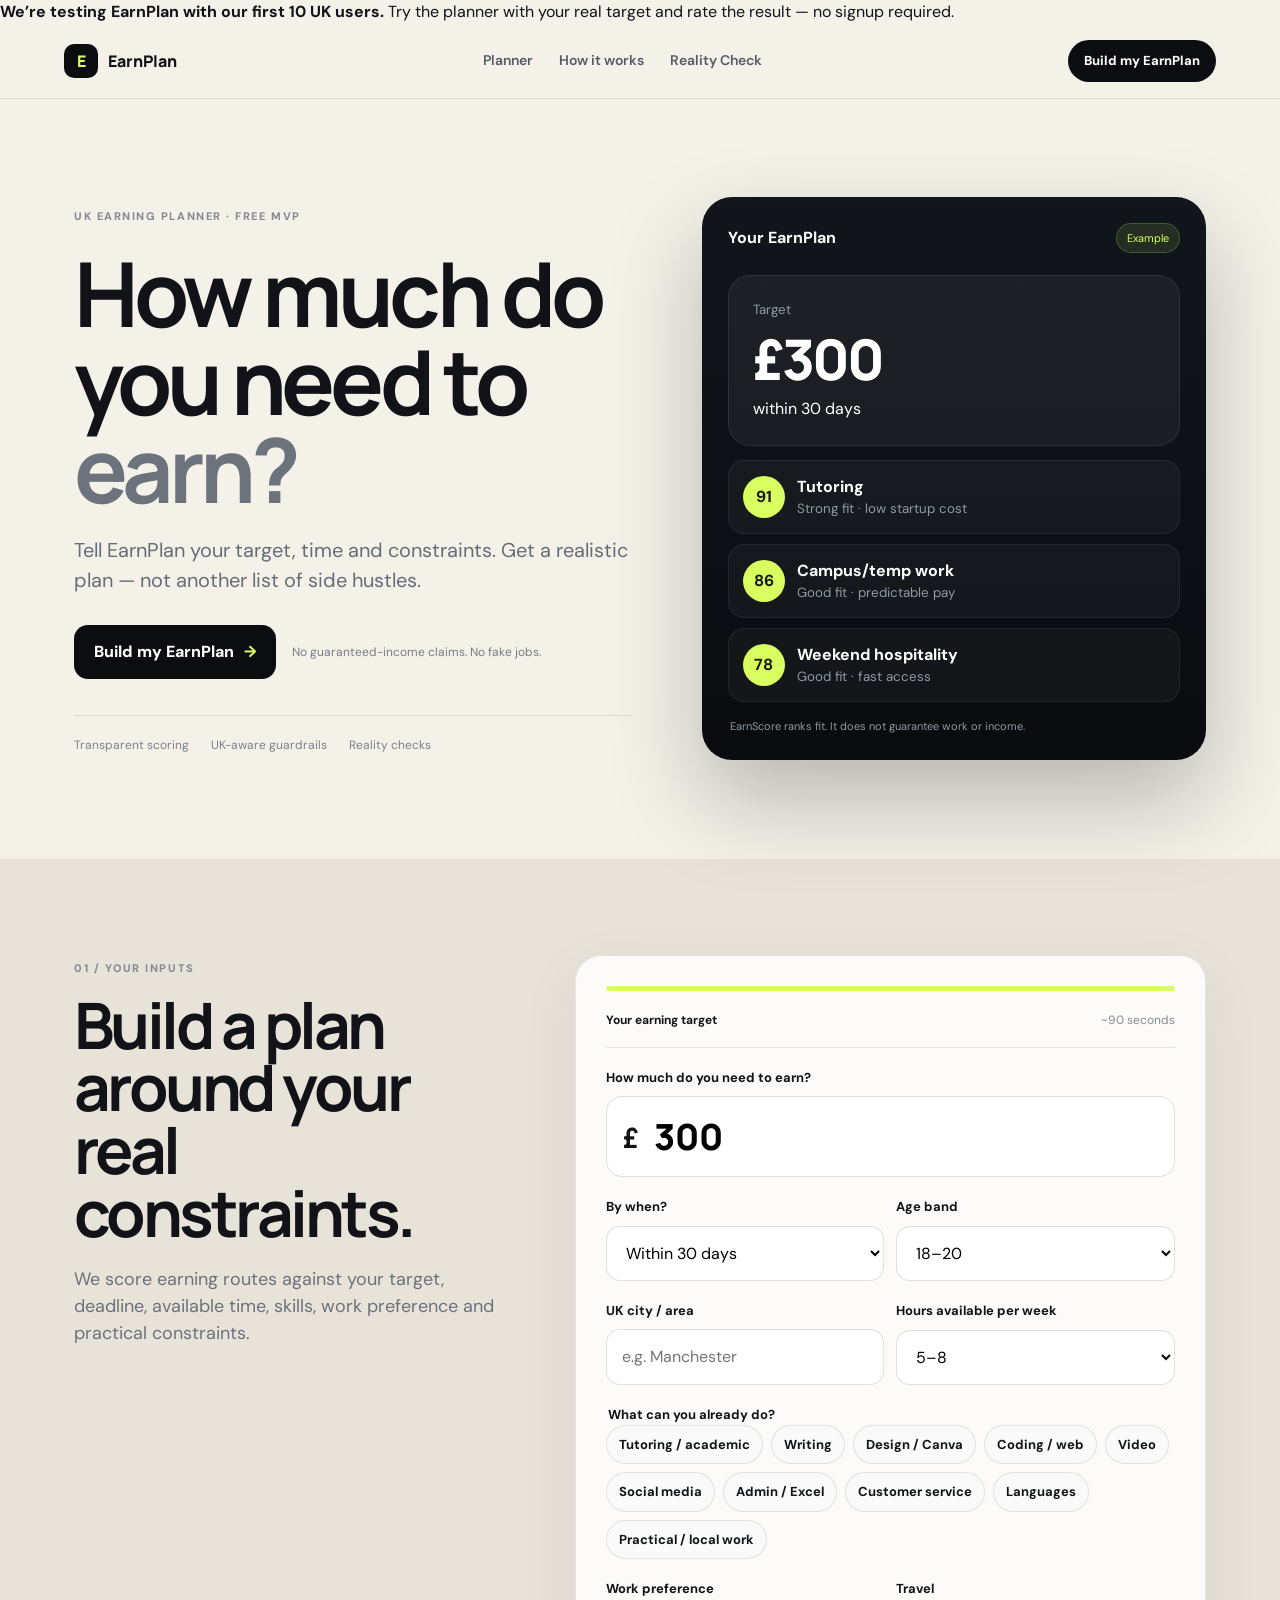
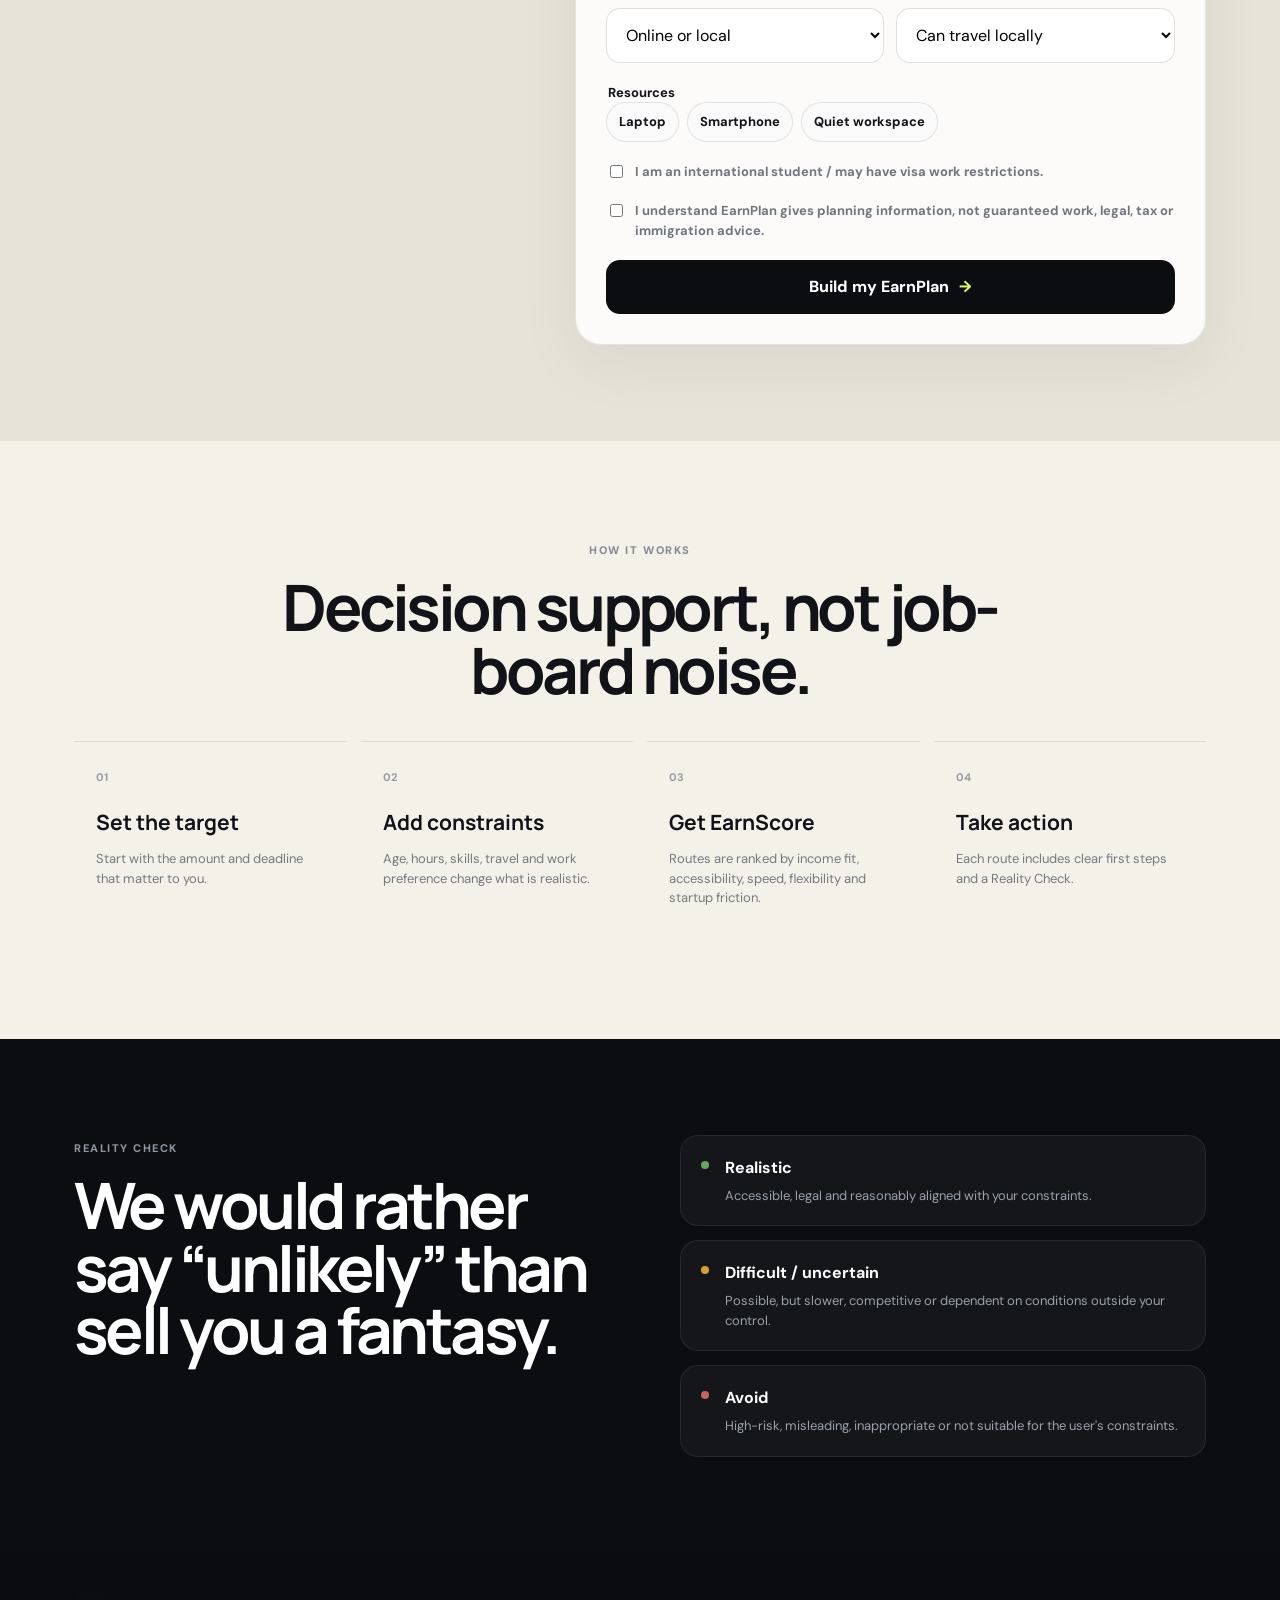
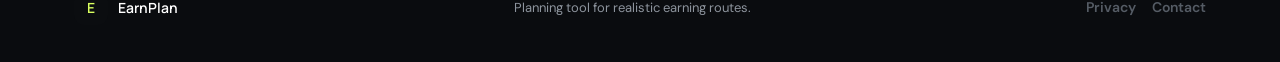
==== commit c0ccd17f: "Add first-10 tester recruitment banner" ====
--- a/index.html
+++ b/index.html
@@ -12,6 +12,7 @@
   <link rel="stylesheet" href="styles.css" />
 </head>
 <body>
+  <div class="tester-banner"><strong>We’re testing EarnPlan with our first 10 UK users.</strong> Try the planner with your real target and rate the result — no signup required.</div>
   <header class="site-header">
     <a class="brand" href="#top"><span class="brand-mark">E</span><span>EarnPlan</span></a>
     <nav><a href="#planner">Planner</a><a href="#how">How it works</a><a href="#trust">Reality Check</a></nav>
@@ -56,49 +57,14 @@
         <form id="earn-form" class="panel form-panel">
           <div class="progress"><span id="progress-bar"></span></div>
           <div class="form-head"><strong>Your earning target</strong><span>~90 seconds</span></div>
-
           <label><span>How much do you need to earn?</span><div class="money-input"><b>£</b><input id="goal" type="number" min="20" step="10" value="300" required></div></label>
-
-          <div class="two-fields">
-            <label><span>By when?</span><select id="deadline"><option value="7">Within 7 days</option><option value="30" selected>Within 30 days</option><option value="90">Within 90 days</option></select></label>
-            <label><span>Age band</span><select id="age"><option value="16-17">16–17</option><option value="18-20" selected>18–20</option><option value="21+">21+</option></select></label>
-          </div>
-
-          <div class="two-fields">
-            <label><span>UK city / area</span><input id="location" type="text" placeholder="e.g. Manchester" required></label>
-            <label><span>Hours available per week</span><select id="hours"><option value="4">Up to 4</option><option value="8" selected>5–8</option><option value="12">9–12</option><option value="20">13–20</option><option value="30">20+</option></select></label>
-          </div>
-
-          <fieldset>
-            <legend>What can you already do?</legend>
-            <div class="chip-grid">
-              <label class="chip"><input type="checkbox" name="skills" value="academic"><span>Tutoring / academic</span></label>
-              <label class="chip"><input type="checkbox" name="skills" value="writing"><span>Writing</span></label>
-              <label class="chip"><input type="checkbox" name="skills" value="design"><span>Design / Canva</span></label>
-              <label class="chip"><input type="checkbox" name="skills" value="web"><span>Coding / web</span></label>
-              <label class="chip"><input type="checkbox" name="skills" value="video"><span>Video</span></label>
-              <label class="chip"><input type="checkbox" name="skills" value="social"><span>Social media</span></label>
-              <label class="chip"><input type="checkbox" name="skills" value="admin"><span>Admin / Excel</span></label>
-              <label class="chip"><input type="checkbox" name="skills" value="service"><span>Customer service</span></label>
-              <label class="chip"><input type="checkbox" name="skills" value="language"><span>Languages</span></label>
-              <label class="chip"><input type="checkbox" name="skills" value="practical"><span>Practical / local work</span></label>
-            </div>
-          </fieldset>
-
-          <div class="two-fields">
-            <label><span>Work preference</span><select id="preference"><option value="either">Online or local</option><option value="online">Online only</option><option value="local">Local only</option></select></label>
-            <label><span>Travel</span><select id="transport"><option value="none">No transport</option><option value="local" selected>Can travel locally</option><option value="bike">Bicycle</option><option value="car">Car</option></select></label>
-          </div>
-
-          <fieldset><legend>Resources</legend><div class="chip-grid">
-            <label class="chip"><input type="checkbox" name="resources" value="laptop"><span>Laptop</span></label>
-            <label class="chip"><input type="checkbox" name="resources" value="phone"><span>Smartphone</span></label>
-            <label class="chip"><input type="checkbox" name="resources" value="quiet"><span>Quiet workspace</span></label>
-          </div></fieldset>
-
+          <div class="two-fields"><label><span>By when?</span><select id="deadline"><option value="7">Within 7 days</option><option value="30" selected>Within 30 days</option><option value="90">Within 90 days</option></select></label><label><span>Age band</span><select id="age"><option value="16-17">16–17</option><option value="18-20" selected>18–20</option><option value="21+">21+</option></select></label></div>
+          <div class="two-fields"><label><span>UK city / area</span><input id="location" type="text" placeholder="e.g. Manchester" required></label><label><span>Hours available per week</span><select id="hours"><option value="4">Up to 4</option><option value="8" selected>5–8</option><option value="12">9–12</option><option value="20">13–20</option><option value="30">20+</option></select></label></div>
+          <fieldset><legend>What can you already do?</legend><div class="chip-grid"><label class="chip"><input type="checkbox" name="skills" value="academic"><span>Tutoring / academic</span></label><label class="chip"><input type="checkbox" name="skills" value="writing"><span>Writing</span></label><label class="chip"><input type="checkbox" name="skills" value="design"><span>Design / Canva</span></label><label class="chip"><input type="checkbox" name="skills" value="web"><span>Coding / web</span></label><label class="chip"><input type="checkbox" name="skills" value="video"><span>Video</span></label><label class="chip"><input type="checkbox" name="skills" value="social"><span>Social media</span></label><label class="chip"><input type="checkbox" name="skills" value="admin"><span>Admin / Excel</span></label><label class="chip"><input type="checkbox" name="skills" value="service"><span>Customer service</span></label><label class="chip"><input type="checkbox" name="skills" value="language"><span>Languages</span></label><label class="chip"><input type="checkbox" name="skills" value="practical"><span>Practical / local work</span></label></div></fieldset>
+          <div class="two-fields"><label><span>Work preference</span><select id="preference"><option value="either">Online or local</option><option value="online">Online only</option><option value="local">Local only</option></select></label><label><span>Travel</span><select id="transport"><option value="none">No transport</option><option value="local" selected>Can travel locally</option><option value="bike">Bicycle</option><option value="car">Car</option></select></label></div>
+          <fieldset><legend>Resources</legend><div class="chip-grid"><label class="chip"><input type="checkbox" name="resources" value="laptop"><span>Laptop</span></label><label class="chip"><input type="checkbox" name="resources" value="phone"><span>Smartphone</span></label><label class="chip"><input type="checkbox" name="resources" value="quiet"><span>Quiet workspace</span></label></div></fieldset>
           <label class="checkbox-line"><input id="visa" type="checkbox"><span>I am an international student / may have visa work restrictions.</span></label>
           <label class="checkbox-line"><input id="eligibility" type="checkbox" required><span>I understand EarnPlan gives planning information, not guaranteed work, legal, tax or immigration advice.</span></label>
-
           <button class="button primary-button full-button" type="submit">Build my EarnPlan <span>→</span></button>
         </form>
       </div>
@@ -109,17 +75,13 @@
       <div id="result-cards" class="result-grid"></div>
       <div class="action-plan panel"><div><span class="section-number">Your action plan</span><h3>What to do next</h3></div><ol id="action-list"></ol></div>
       <div id="visa-warning" class="warning hidden"><strong>Visa/work-rights check:</strong> Some visa conditions restrict working hours and may prohibit self-employment. Check your own conditions and official UK guidance before accepting work.</div>
+      <div id="feedback-box" class="panel feedback-box"><span class="section-number">First-10 test</span><h3>Was this plan useful?</h3><p>Your answer helps us decide whether EarnPlan is worth improving.</p><div class="feedback-actions"><button type="button" data-feedback="useful">Useful</button><button type="button" data-feedback="somewhat">Somewhat</button><button type="button" data-feedback="not-useful">Not useful</button></div><a id="feedback-email" href="mailto:helloearnplan@protonmail.com?subject=EarnPlan%20tester%20feedback">Tell us what was wrong or missing →</a></div>
       <p class="legal-note">Estimates are indicative only. Earnings, availability and eligibility vary by employer, platform, location and personal circumstances.</p>
     </section>
 
-    <section id="how" class="section-shell how-section">
-      <div class="center-heading"><span class="section-number">How it works</span><h2>Decision support, not job-board noise.</h2></div>
-      <div class="steps-grid"><article><b>01</b><h3>Set the target</h3><p>Start with the amount and deadline that matter to you.</p></article><article><b>02</b><h3>Add constraints</h3><p>Age, hours, skills, travel and work preference change what is realistic.</p></article><article><b>03</b><h3>Get EarnScore</h3><p>Routes are ranked by income fit, accessibility, speed, flexibility and startup friction.</p></article><article><b>04</b><h3>Take action</h3><p>Each route includes clear first steps and a Reality Check.</p></article></div>
-    </section>
-
+    <section id="how" class="section-shell how-section"><div class="center-heading"><span class="section-number">How it works</span><h2>Decision support, not job-board noise.</h2></div><div class="steps-grid"><article><b>01</b><h3>Set the target</h3><p>Start with the amount and deadline that matter to you.</p></article><article><b>02</b><h3>Add constraints</h3><p>Age, hours, skills, travel and work preference change what is realistic.</p></article><article><b>03</b><h3>Get EarnScore</h3><p>Routes are ranked by income fit, accessibility, speed, flexibility and startup friction.</p></article><article><b>04</b><h3>Take action</h3><p>Each route includes clear first steps and a Reality Check.</p></article></div></section>
     <section id="trust" class="trust-section"><div class="section-shell trust-grid"><div><span class="section-number">Reality Check</span><h2>We would rather say “unlikely” than sell you a fantasy.</h2></div><div class="reality-list"><div><span class="dot green"></span><strong>Realistic</strong><p>Accessible, legal and reasonably aligned with your constraints.</p></div><div><span class="dot amber"></span><strong>Difficult / uncertain</strong><p>Possible, but slower, competitive or dependent on conditions outside your control.</p></div><div><span class="dot red"></span><strong>Avoid</strong><p>High-risk, misleading, inappropriate or not suitable for the user's constraints.</p></div></div></div></section>
   </main>
-
   <footer><div class="section-shell footer-inner"><a class="brand" href="#top"><span class="brand-mark">E</span><span>EarnPlan</span></a><p>Planning tool for realistic earning routes.</p><div><a href="privacy.html">Privacy</a><a href="mailto:helloearnplan@protonmail.com">Contact</a></div></div></footer>
   <script src="script.js"></script>
 </body>
--- a/styles.css
+++ b/styles.css
@@ -1 +1 @@
-:root{--bg:#0b0d10;--surface:#11151b;--soft:#f5f1e8;--ink:#111318;--muted:#737983;--line:rgba(255,255,255,.10);--accent:#d8ff5f;--accent-ink:#11160a;--white:#fff;--shadow:0 30px 80px rgba(0,0,0,.22)}*{box-sizing:border-box}html{scroll-behavior:smooth}body{margin:0;font-family:'DM Sans',system-ui,sans-serif;background:#f5f3ee;color:var(--ink);line-height:1.5;overflow-x:hidden}.page-glow{position:fixed;border-radius:50%;filter:blur(100px);pointer-events:none;z-index:-1}.glow-one{width:440px;height:440px;background:rgba(216,255,95,.20);top:-160px;right:-120px}.glow-two{width:360px;height:360px;background:rgba(174,184,255,.17);top:720px;left:-180px}.site-header{position:sticky;top:0;z-index:40;display:grid;grid-template-columns:auto 1fr auto;align-items:center;gap:30px;padding:17px clamp(20px,5vw,70px);background:rgba(245,243,238,.82);backdrop-filter:blur(18px);border-bottom:1px solid rgba(17,19,24,.08)}.brand{display:inline-flex;align-items:center;gap:10px;color:var(--ink);text-decoration:none;font-family:'Manrope',sans-serif;font-weight:800;letter-spacing:-.03em}.brand-mark,.mini-mark{display:inline-grid;place-items:center;background:var(--bg);color:var(--accent);border-radius:10px}.brand-mark{width:34px;height:34px}.mini-mark{width:25px;height:25px;font-size:12px}.site-header nav{display:flex;justify-content:center;gap:28px}.site-header nav a{color:#4f545c;text-decoration:none;font-size:14px;font-weight:600}.header-cta{justify-self:end;background:var(--ink);color:#fff;text-decoration:none;padding:11px 16px;border-radius:999px;font-size:13px;font-weight:700}.section-shell{max-width:1200px;margin:0 auto;padding:96px 24px}.hero{display:grid;grid-template-columns:1.05fr .95fr;gap:72px;align-items:center;min-height:790px;padding-top:90px;padding-bottom:110px}.status-pill{display:inline-flex;align-items:center;gap:9px;border:1px solid rgba(17,19,24,.12);padding:8px 12px;border-radius:999px;font-size:12px;font-weight:700;background:rgba(255,255,255,.55)}.status-pill>span{width:8px;height:8px;border-radius:50%;background:#62b56b;box-shadow:0 0 0 4px rgba(98,181,107,.12)}.hero h1{font-family:'Manrope',sans-serif;font-size:clamp(52px,7vw,88px);line-height:.96;letter-spacing:-.065em;margin:26px 0 24px;max-width:820px}.hero h1 span{color:#626a75}.hero-copy{font-size:20px;line-height:1.6;color:#626873;max-width:670px;margin:0}.hero-actions{display:flex;gap:12px;align-items:center;margin-top:32px}.button{display:inline-flex;align-items:center;justify-content:center;gap:12px;border-radius:14px;padding:15px 20px;text-decoration:none;border:0;font:inherit;font-weight:800;cursor:pointer;transition:transform .2s ease,box-shadow .2s ease,background .2s ease}.button:hover{transform:translateY(-2px)}.primary-button{background:var(--bg);color:#fff;box-shadow:0 10px 28px rgba(11,13,16,.18)}.primary-button span{color:var(--accent)}.ghost-button{background:rgba(255,255,255,.72);color:var(--ink);border:1px solid rgba(17,19,24,.11)}.full-button{width:100%}.proof-strip{display:flex;gap:26px;flex-wrap:wrap;margin-top:42px;padding-top:22px;border-top:1px solid rgba(17,19,24,.10)}.proof-strip div{display:flex;gap:8px;align-items:center;font-size:12px;color:#737983}.proof-strip strong{font-size:10px;color:#a0a5ac}.hero-product{position:relative}.product-window{position:relative;z-index:2;background:linear-gradient(180deg,#11151b,#0b0d10);border:1px solid rgba(255,255,255,.12);border-radius:30px;padding:24px;color:#fff;box-shadow:0 42px 90px rgba(11,13,16,.27);transform:rotate(1deg)}.window-top,.goal-meta,.window-footer,.card-top,.form-head{display:flex;justify-content:space-between;align-items:center;gap:16px}.window-brand{display:flex;align-items:center;gap:10px;font-weight:700}.live-dot{font-size:11px;padding:6px 10px;border-radius:999px;background:rgba(216,255,95,.10);border:1px solid rgba(216,255,95,.24);color:var(--accent)}.goal-card{background:linear-gradient(135deg,rgba(255,255,255,.08),rgba(255,255,255,.03));border:1px solid rgba(255,255,255,.09);padding:24px;border-radius:22px;margin-top:22px}.goal-card>span,.goal-meta span,.window-footer span{font-size:11px;color:#939aa5;text-transform:uppercase;letter-spacing:.08em}.goal-value{font-family:'Manrope',sans-serif;font-size:52px;font-weight:800;letter-spacing:-.05em;margin:8px 0 18px}.goal-value small{font-family:'DM Sans',sans-serif;font-size:14px;font-weight:500;color:#9299a3;letter-spacing:0}.goal-progress{height:8px;border-radius:999px;background:rgba(255,255,255,.08);overflow:hidden}.goal-progress i{display:block;height:100%;width:72%;background:var(--accent);border-radius:inherit}.goal-meta{margin-top:12px;font-size:13px}.mini-projects{display:grid;gap:10px;margin-top:14px}.mini-projects article{display:grid;grid-template-columns:auto 1fr auto;gap:12px;align-items:center;padding:13px;border:1px solid rgba(255,255,255,.08);border-radius:16px;background:rgba(255,255,255,.03)}.project-icon{width:36px;height:36px;display:grid;place-items:center;border-radius:11px;background:#232a33;color:var(--accent);font-weight:800}.mini-projects article div:nth-child(2){display:grid}.mini-projects strong{font-size:13px}.mini-projects span{font-size:11px;color:#8f96a0}.mini-projects b{font-size:12px;color:#aab0b8}.window-footer{margin-top:18px;padding:10px 4px 2px}.window-footer strong{font-size:13px}.floating-card{position:absolute;z-index:3;background:#fff;border:1px solid rgba(17,19,24,.08);box-shadow:0 20px 60px rgba(20,20,20,.12);border-radius:18px;padding:16px 18px;display:grid;min-width:190px}.floating-card span{font-size:10px;text-transform:uppercase;letter-spacing:.08em;color:#8a9098}.floating-card strong{font-size:14px;margin-top:3px}.floating-card em{font-style:normal;font-size:11px;color:#828891;margin-top:5px}.floating-one{left:-62px;bottom:70px}.floating-two{right:-34px;top:120px}.bridge{padding-top:30px}.bridge>p{text-align:center;font-size:12px;text-transform:uppercase;letter-spacing:.13em;color:#858a91;font-weight:700;margin-bottom:20px}.bridge-grid{display:grid;grid-template-columns:1fr 1fr;gap:16px}.bridge-card{min-height:310px;border-radius:28px;padding:34px;text-decoration:none;display:flex;flex-direction:column;align-items:flex-start}.bridge-dark{background:var(--bg);color:#fff}.bridge-light{background:#e9e4d8;color:var(--ink)}.bridge-label,.section-number{font-size:11px;text-transform:uppercase;letter-spacing:.13em;font-weight:800;color:#8a9098}.bridge-dark .bridge-label{color:#9ba2ac}.bridge-card h2{font-family:'Manrope',sans-serif;font-size:clamp(32px,4vw,50px);letter-spacing:-.04em;line-height:1.05;margin:44px 0 14px;max-width:520px}.bridge-card p{max-width:470px;opacity:.7;margin:0}.bridge-link{margin-top:auto;font-size:13px;font-weight:800}.premium-section{display:grid;grid-template-columns:.88fr 1.12fr;gap:80px;align-items:start}.sticky-copy{position:sticky;top:116px}.section-intro h2,.center-heading h2,.pilot-copy h2{font-family:'Manrope',sans-serif;font-size:clamp(42px,5vw,66px);line-height:1.02;letter-spacing:-.055em;margin:15px 0 22px}.section-intro>p,.pilot-copy>p{font-size:18px;color:#6c727b;max-width:530px}.mini-trust-list{display:grid;gap:13px;margin-top:34px;color:#626873;font-size:14px}.mini-trust-list div{display:flex;align-items:center;gap:10px}.mini-trust-list span{display:grid;place-items:center;width:22px;height:22px;border-radius:50%;background:#e7edce;color:#4e5f19;font-size:11px}.panel{background:rgba(255,255,255,.82);border:1px solid rgba(17,19,24,.08);border-radius:26px;box-shadow:0 18px 60px rgba(36,39,43,.07);backdrop-filter:blur(12px)}.premium-form{padding:30px;display:grid;gap:20px}.form-head{padding-bottom:20px;border-bottom:1px solid rgba(17,19,24,.08);font-size:12px;color:#858b92}.form-head span{font-weight:800;color:var(--ink)}.form-panel label,.form-panel fieldset{display:grid;gap:9px}.form-panel fieldset{border:0;padding:0;margin:0}.field-label,.form-panel legend{font-size:13px;font-weight:700;color:#3e4248}.form-panel input,.form-panel select,.form-panel textarea{width:100%;padding:15px 15px;border:1px solid rgba(17,19,24,.12);border-radius:14px;background:#fff;font:inherit;color:var(--ink);outline:none;transition:border-color .2s,box-shadow .2s}.form-panel input:focus,.form-panel select:focus,.form-panel textarea:focus{border-color:#858d50;box-shadow:0 0 0 4px rgba(216,255,95,.18)}.money-input{display:flex;align-items:center;background:#fff;border:1px solid rgba(17,19,24,.12);border-radius:16px;overflow:hidden}.money-input>span{font-family:'Manrope',sans-serif;font-size:28px;font-weight:700;padding-left:17px}.money-input input{border:0;font-family:'Manrope',sans-serif;font-size:36px;font-weight:800;letter-spacing:-.04em}.two-fields{display:grid;grid-template-columns:1fr 1fr;gap:12px}.chip-grid{display:flex;flex-wrap:wrap;gap:8px}.chip{display:inline-flex!important;align-items:center!important;gap:0!important;border:1px solid rgba(17,19,24,.10);border-radius:999px;background:#fafafa;cursor:pointer}.chip input{position:absolute;opacity:0;pointer-events:none}.chip span{padding:9px 12px;font-size:12px;font-weight:700}.chip:has(input:checked){background:var(--bg);color:#fff;border-color:var(--bg)}.checkbox-line{display:flex!important;align-items:flex-start;gap:9px!important;font-size:12px;color:#737983}.checkbox-line input{width:auto;margin-top:3px}.result-section{padding-top:24px;padding-bottom:32px}.result-shell{background:#eae5da;border-radius:32px;padding:36px}.result-header{display:flex;justify-content:space-between;gap:20px;align-items:end}.result-header h2{font-family:'Manrope',sans-serif;font-size:48px;letter-spacing:-.045em;margin:8px 0 0}.pilot-badge{font-size:11px;padding:8px 11px;border-radius:999px;background:#dce8bc;color:#425516;font-weight:800}.project-grid{display:grid;grid-template-columns:repeat(3,minmax(0,1fr));gap:15px;margin-top:26px}.project-card{background:#fff;border:1px solid rgba(17,19,24,.08);border-radius:20px;padding:20px}.project-card>span,.card-top span{font-size:10px;text-transform:uppercase;letter-spacing:.09em;color:#8b9097;font-weight:800}.project-card h3{font-family:'Manrope',sans-serif;font-size:20px;letter-spacing:-.025em;margin:13px 0 8px}.project-card p{font-size:13px;color:#737983;margin:0}.result-summary{margin:15px 0;padding:22px;display:grid;gap:12px}.result-summary>div{display:flex;justify-content:space-between;gap:20px}.result-summary strong{font-family:'Manrope',sans-serif;font-size:22px}.result-summary p{font-size:12px;color:#7a8088;margin:3px 0 0}.business-section{padding-top:120px}.value-card{margin-top:34px;background:var(--bg);color:#fff;border-radius:22px;padding:22px;display:grid;gap:7px;max-width:420px}.value-card span{font-size:10px;text-transform:uppercase;letter-spacing:.1em;color:#9198a1}.value-card i{font-style:normal;color:var(--accent);margin:3px 0}.recommendation{display:grid;grid-template-columns:1fr auto;gap:22px;padding:28px;margin:18px 0}.recommendation h2{font-family:'Manrope',sans-serif;font-size:38px;letter-spacing:-.04em;margin:0}.recommendation p{color:#6f757d}.price-block{text-align:right}.price-block span{font-size:10px;text-transform:uppercase;color:#8a9098}.price-block strong{display:block;font-family:'Manrope',sans-serif;font-size:38px}.deliverable-box{grid-column:1/-1;border-top:1px solid rgba(17,19,24,.08);padding-top:18px}.deliverable-box>span{font-size:11px;text-transform:uppercase;letter-spacing:.09em;color:#8a9098;font-weight:800}.deliverable-box ul{padding-left:18px;margin-bottom:0}.fine-print{grid-column:1/-1;font-size:11px!important}.how-section{padding-top:130px}.center-heading{text-align:center;max-width:860px;margin:0 auto}.center-heading h2{margin-top:16px}.steps-grid{display:grid;grid-template-columns:repeat(4,minmax(0,1fr));gap:14px;margin-top:44px}.steps-grid article{padding:24px;border-top:1px solid rgba(17,19,24,.12)}.step-num{font-family:'Manrope',sans-serif;font-size:12px;color:#959aa1}.steps-grid h3{font-family:'Manrope',sans-serif;font-size:21px;letter-spacing:-.02em;margin:25px 0 9px}.steps-grid p{font-size:13px;color:#777d85}.services-section{padding-top:80px}.compact-heading{max-width:680px}.services-grid{grid-template-columns:repeat(5,minmax(0,1fr));margin-top:36px}.services-grid .project-card{min-height:210px;display:flex;flex-direction:column}.card-top strong{font-family:'Manrope',sans-serif;font-size:14px}.services-grid .project-card p{margin-top:auto}.pilot-wrap{background:var(--bg);color:#fff;margin-top:100px}.pilot-section{display:grid;grid-template-columns:1fr .9fr;gap:80px;align-items:start}.light-pill{background:rgba(255,255,255,.05);border-color:rgba(255,255,255,.12);color:#d4d8dd}.pilot-copy h2{margin-top:24px}.pilot-copy>p{color:#9da4ad}.pilot-stat{display:flex;gap:17px;align-items:center;margin-top:34px}.pilot-stat strong{font-family:'Manrope',sans-serif;font-size:64px;color:var(--accent);letter-spacing:-.05em}.pilot-stat span{font-size:13px;color:#a3aab2}.pilot-form{color:var(--ink);background:#f8f6f0}.form-message{font-size:12px;color:#49601d;margin:0}footer{display:flex;flex-wrap:wrap;justify-content:space-between;gap:18px;align-items:center;padding:30px clamp(20px,5vw,70px);background:#080a0c;color:#8e959e;border-top:1px solid rgba(255,255,255,.08);font-size:12px}.footer-brand{color:#fff}.footer-brand .brand-mark{background:#181d23}.hidden{display:none!important}@media(max-width:1040px){.hero{grid-template-columns:1fr;min-height:auto}.hero-copy-wrap{max-width:800px}.hero-product{max-width:680px;margin:0 auto;width:100%}.premium-section{grid-template-columns:1fr;gap:40px}.sticky-copy{position:static}.services-grid{grid-template-columns:repeat(3,minmax(0,1fr))}.steps-grid{grid-template-columns:1fr 1fr}.pilot-section{grid-template-columns:1fr 1fr;gap:50px}}@media(max-width:780px){.site-header{grid-template-columns:auto auto}.site-header nav{display:none}.header-cta{font-size:12px}.section-shell{padding:72px 20px}.hero{padding-top:70px}.hero h1{font-size:clamp(48px,13vw,68px)}.hero-product{padding:0 8px}.floating-card{display:none}.bridge-grid,.pilot-section{grid-template-columns:1fr}.bridge-card{min-height:260px}.project-grid,.services-grid{grid-template-columns:1fr 1fr}.proof-strip{gap:12px 18px}.pilot-wrap{margin-top:50px}}@media(max-width:560px){.site-header{padding:14px 16px}.header-cta{padding:9px 12px}.brand-mark{width:30px;height:30px}.hero-actions{flex-direction:column;align-items:stretch}.hero-actions .button{width:100%}.proof-strip{display:grid;grid-template-columns:1fr}.product-window{padding:17px;border-radius:24px}.goal-value{font-size:42px}.bridge-card{padding:25px}.two-fields,.project-grid,.services-grid,.steps-grid{grid-template-columns:1fr}.premium-form{padding:20px}.result-shell{padding:22px;border-radius:24px}.result-header{align-items:flex-start;flex-direction:column}.recommendation{grid-template-columns:1fr}.price-block{text-align:left}.pilot-section{padding-top:70px;padding-bottom:70px}footer{align-items:flex-start;flex-direction:column}}+:root{--bg:#0b0d10;--surface:#12161c;--paper:#f4f1e9;--ink:#111318;--muted:#6f7680;--accent:#d8ff5f;--line:rgba(17,19,24,.10);--white:#fff}*{box-sizing:border-box}html{scroll-behavior:smooth}body{margin:0;font-family:'DM Sans',system-ui,sans-serif;background:var(--paper);color:var(--ink);line-height:1.5}.site-header{position:sticky;top:0;z-index:20;display:grid;grid-template-columns:auto 1fr auto;align-items:center;gap:28px;padding:16px clamp(20px,5vw,70px);background:rgba(244,241,233,.88);backdrop-filter:blur(18px);border-bottom:1px solid var(--line)}.brand{display:inline-flex;align-items:center;gap:10px;text-decoration:none;color:var(--ink);font-family:'Manrope';font-weight:800}.brand-mark{width:34px;height:34px;border-radius:10px;display:grid;place-items:center;background:var(--bg);color:var(--accent)}nav{display:flex;justify-content:center;gap:26px}nav a,.footer-inner a{color:#555c65;text-decoration:none;font-size:14px;font-weight:600}.header-cta{justify-self:end;padding:11px 16px;border-radius:999px;background:var(--bg);color:#fff;text-decoration:none;font-size:13px;font-weight:800}.section-shell{max-width:1180px;margin:0 auto;padding:96px 24px}.hero{min-height:760px;display:grid;grid-template-columns:1.05fr .95fr;gap:70px;align-items:center}.eyebrow,.section-number{font-size:11px;text-transform:uppercase;letter-spacing:.14em;font-weight:800;color:#858b93}.hero h1,.section-intro h2,.center-heading h2,.trust-grid h2{font-family:'Manrope';letter-spacing:-.055em;line-height:.98}.hero h1{font-size:clamp(54px,7vw,92px);margin:22px 0}.hero h1 span{color:#6c737d}.hero-copy{font-size:20px;color:#666d76;max-width:650px}.hero-actions{display:flex;align-items:center;gap:16px;margin-top:30px;flex-wrap:wrap}.button{display:inline-flex;align-items:center;justify-content:center;gap:10px;border:0;border-radius:14px;padding:15px 20px;text-decoration:none;font:inherit;font-weight:800;cursor:pointer}.primary-button{background:var(--bg);color:#fff}.primary-button span{color:var(--accent)}.microcopy{font-size:12px;color:#777d85}.trust-row{display:flex;gap:22px;flex-wrap:wrap;margin-top:36px;padding-top:20px;border-top:1px solid var(--line);font-size:12px;color:#7b8189}.product-window{background:linear-gradient(180deg,#12161c,#090b0e);color:#fff;padding:26px;border-radius:30px;box-shadow:0 40px 90px rgba(11,13,16,.25)}.window-top{display:flex;justify-content:space-between;align-items:center}.badge{font-size:11px;padding:6px 10px;border-radius:999px;background:rgba(216,255,95,.1);color:var(--accent);border:1px solid rgba(216,255,95,.2)}.target-card{margin-top:22px;padding:24px;border-radius:22px;background:rgba(255,255,255,.05);border:1px solid rgba(255,255,255,.08);display:grid}.target-card small,.window-note,.route-preview small{color:#9299a3}.target-card strong{font:800 56px 'Manrope';letter-spacing:-.05em}.route-preview{display:grid;gap:10px;margin-top:14px}.route-preview>div{display:grid;grid-template-columns:auto 1fr;gap:12px;align-items:center;padding:14px;border-radius:16px;background:rgba(255,255,255,.04);border:1px solid rgba(255,255,255,.07)}.route-preview b{width:42px;height:42px;border-radius:50%;display:grid;place-items:center;background:var(--accent);color:#15180d}.route-preview span{display:grid}.window-note{font-size:11px;margin:16px 2px 0}.planner-wrap{background:#e8e3d8}.planner-grid{display:grid;grid-template-columns:.8fr 1.2fr;gap:80px;align-items:start}.section-intro{position:sticky;top:120px}.section-intro h2,.center-heading h2,.trust-grid h2{font-size:clamp(42px,5vw,68px);margin:15px 0 22px}.section-intro p{font-size:18px;color:#6b727b}.panel{background:rgba(255,255,255,.86);border:1px solid var(--line);border-radius:26px;box-shadow:0 18px 60px rgba(35,38,42,.07)}.form-panel{padding:30px;display:grid;gap:20px}.progress{height:5px;border-radius:999px;background:#ececec;overflow:hidden}.progress span{display:block;width:100%;height:100%;background:var(--accent)}.form-head{display:flex;justify-content:space-between;gap:16px;padding-bottom:18px;border-bottom:1px solid var(--line);font-size:12px}.form-head span{color:#858b93}.form-panel label,.form-panel fieldset{display:grid;gap:9px}.form-panel fieldset{border:0;margin:0;padding:0}.form-panel label>span,.form-panel legend{font-size:13px;font-weight:700}.form-panel input,.form-panel select{width:100%;padding:15px;border:1px solid rgba(17,19,24,.13);border-radius:14px;background:#fff;font:inherit}.money-input{display:flex;align-items:center;background:#fff;border:1px solid rgba(17,19,24,.13);border-radius:16px;overflow:hidden}.money-input b{font:700 28px 'Manrope';padding-left:16px}.money-input input{border:0;font:800 36px 'Manrope'}.two-fields{display:grid;grid-template-columns:1fr 1fr;gap:12px}.chip-grid{display:flex;flex-wrap:wrap;gap:8px}.chip{display:inline-flex!important;border:1px solid var(--line);border-radius:999px;background:#fafafa;cursor:pointer}.chip input{position:absolute;opacity:0}.chip span{padding:9px 12px;font-size:12px}.chip:has(input:checked){background:var(--bg);color:#fff}.checkbox-line{display:flex!important;grid-template-columns:auto 1fr;align-items:flex-start;gap:9px!important;color:#6f7680}.checkbox-line input{width:auto;margin-top:3px}.full-button{width:100%}.hidden{display:none!important}.results-section{padding-top:70px}.results-head{display:flex;justify-content:space-between;gap:30px;align-items:end}.results-head h2{font:800 clamp(40px,5vw,64px) 'Manrope';letter-spacing:-.05em;margin:10px 0}.results-head p{color:#6d747d}.score-key{display:grid;gap:6px;font-size:11px;color:#7a8088;text-align:right}.result-grid{display:grid;grid-template-columns:repeat(2,minmax(0,1fr));gap:16px;margin-top:32px}.route-card{background:#fff;border:1px solid var(--line);border-radius:24px;padding:24px}.route-top{display:flex;justify-content:space-between;gap:20px}.rank{font-size:11px;color:#9298a0}.route-card h3{font:800 25px 'Manrope';letter-spacing:-.03em;margin:4px 0}.score{width:72px;height:72px;border-radius:50%;display:grid;place-items:center;align-content:center}.score strong{font:800 24px 'Manrope'}.score small{font-size:9px}.score-green{background:#e9f5ce}.score-amber{background:#f7ebc6}.score-red{background:#f6d7d3}.fit-reason{color:#656c75;font-size:14px}.metrics{display:grid;grid-template-columns:repeat(3,1fr);gap:8px;margin:18px 0}.metrics div{padding:12px;border-radius:14px;background:#f7f6f2;display:grid;gap:4px}.metrics span{font-size:9px;text-transform:uppercase;color:#8a9098}.metrics strong{font-size:13px}.reality{display:inline-flex;align-items:center;gap:7px;font-size:11px;font-weight:800;padding:7px 10px;border-radius:999px}.reality span,.dot{width:8px;height:8px;border-radius:50%}.reality-green{background:#edf6db}.reality-green span,.green{background:#64a85f}.reality-amber{background:#f8edcf}.reality-amber span,.amber{background:#d4a229}.reality-red{background:#f7dddd}.reality-red span,.red{background:#c7655d}.route-card ol{padding-left:20px;color:#606770;font-size:13px}.action-plan{margin-top:18px;padding:26px;display:grid;grid-template-columns:.65fr 1.35fr;gap:30px}.action-plan h3{font:800 30px 'Manrope';margin:8px 0}.action-plan ol{margin:0;padding-left:20px}.action-plan li+li{margin-top:12px}.warning{margin-top:16px;padding:18px 20px;border-radius:18px;background:#fff0c8;border:1px solid #efd68a;color:#66521b}.legal-note{font-size:11px;color:#81878f}.center-heading{text-align:center;max-width:820px;margin:0 auto}.steps-grid{display:grid;grid-template-columns:repeat(4,1fr);gap:14px;margin-top:40px}.steps-grid article{padding:22px;border-top:1px solid var(--line)}.steps-grid b{font-size:11px;color:#969ba2}.steps-grid h3{font:700 21px 'Manrope';margin:20px 0 8px}.steps-grid p{font-size:13px;color:#737a82}.trust-section{background:var(--bg);color:#fff}.trust-grid{display:grid;grid-template-columns:1fr 1fr;gap:80px}.trust-grid .section-number{color:#8f969f}.reality-list{display:grid;gap:14px}.reality-list>div{position:relative;padding:20px 20px 20px 44px;border:1px solid rgba(255,255,255,.08);border-radius:18px;background:rgba(255,255,255,.04)}.reality-list .dot{position:absolute;left:20px;top:25px}.reality-list p{color:#9aa1aa;margin:6px 0 0;font-size:13px}footer{background:#0a0c0f;color:#fff}.footer-inner{padding-top:32px;padding-bottom:32px;display:flex;align-items:center;justify-content:space-between;gap:20px}.footer-inner .brand{color:#fff}.footer-inner p{color:#8d949d;font-size:13px}.footer-inner>div{display:flex;gap:16px}@media(max-width:900px){.site-header{grid-template-columns:auto auto}.site-header nav{display:none}.hero,.planner-grid,.trust-grid{grid-template-columns:1fr}.hero{min-height:auto;padding-top:70px}.section-intro{position:static}.result-grid{grid-template-columns:1fr}.steps-grid{grid-template-columns:1fr 1fr}.action-plan{grid-template-columns:1fr}.score-key{text-align:left}.results-head{align-items:start;flex-direction:column}.metrics{grid-template-columns:1fr 1fr 1fr}}@media(max-width:600px){.section-shell{padding:70px 18px}.header-cta{font-size:11px;padding:10px 12px}.hero h1{font-size:54px}.two-fields,.steps-grid{grid-template-columns:1fr}.form-panel{padding:20px}.metrics{grid-template-columns:1fr}.footer-inner{align-items:flex-start;flex-direction:column}}
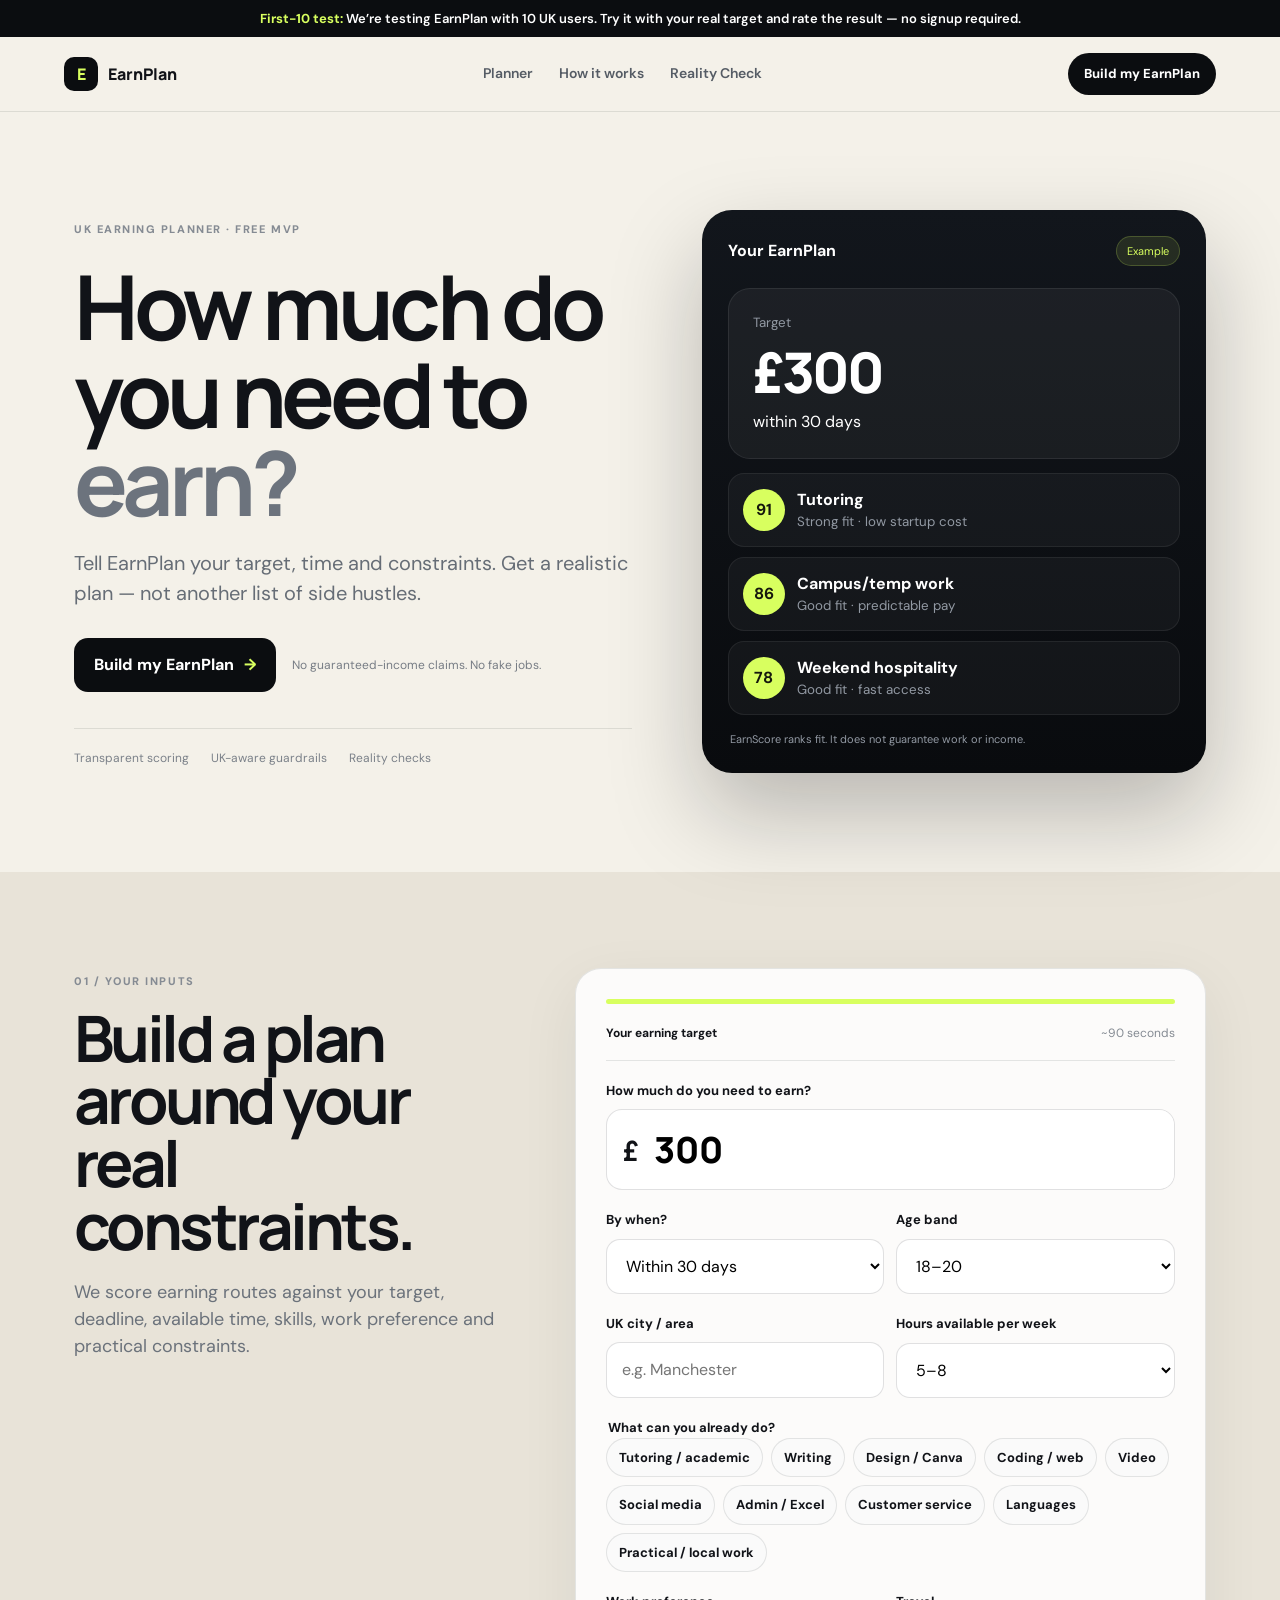
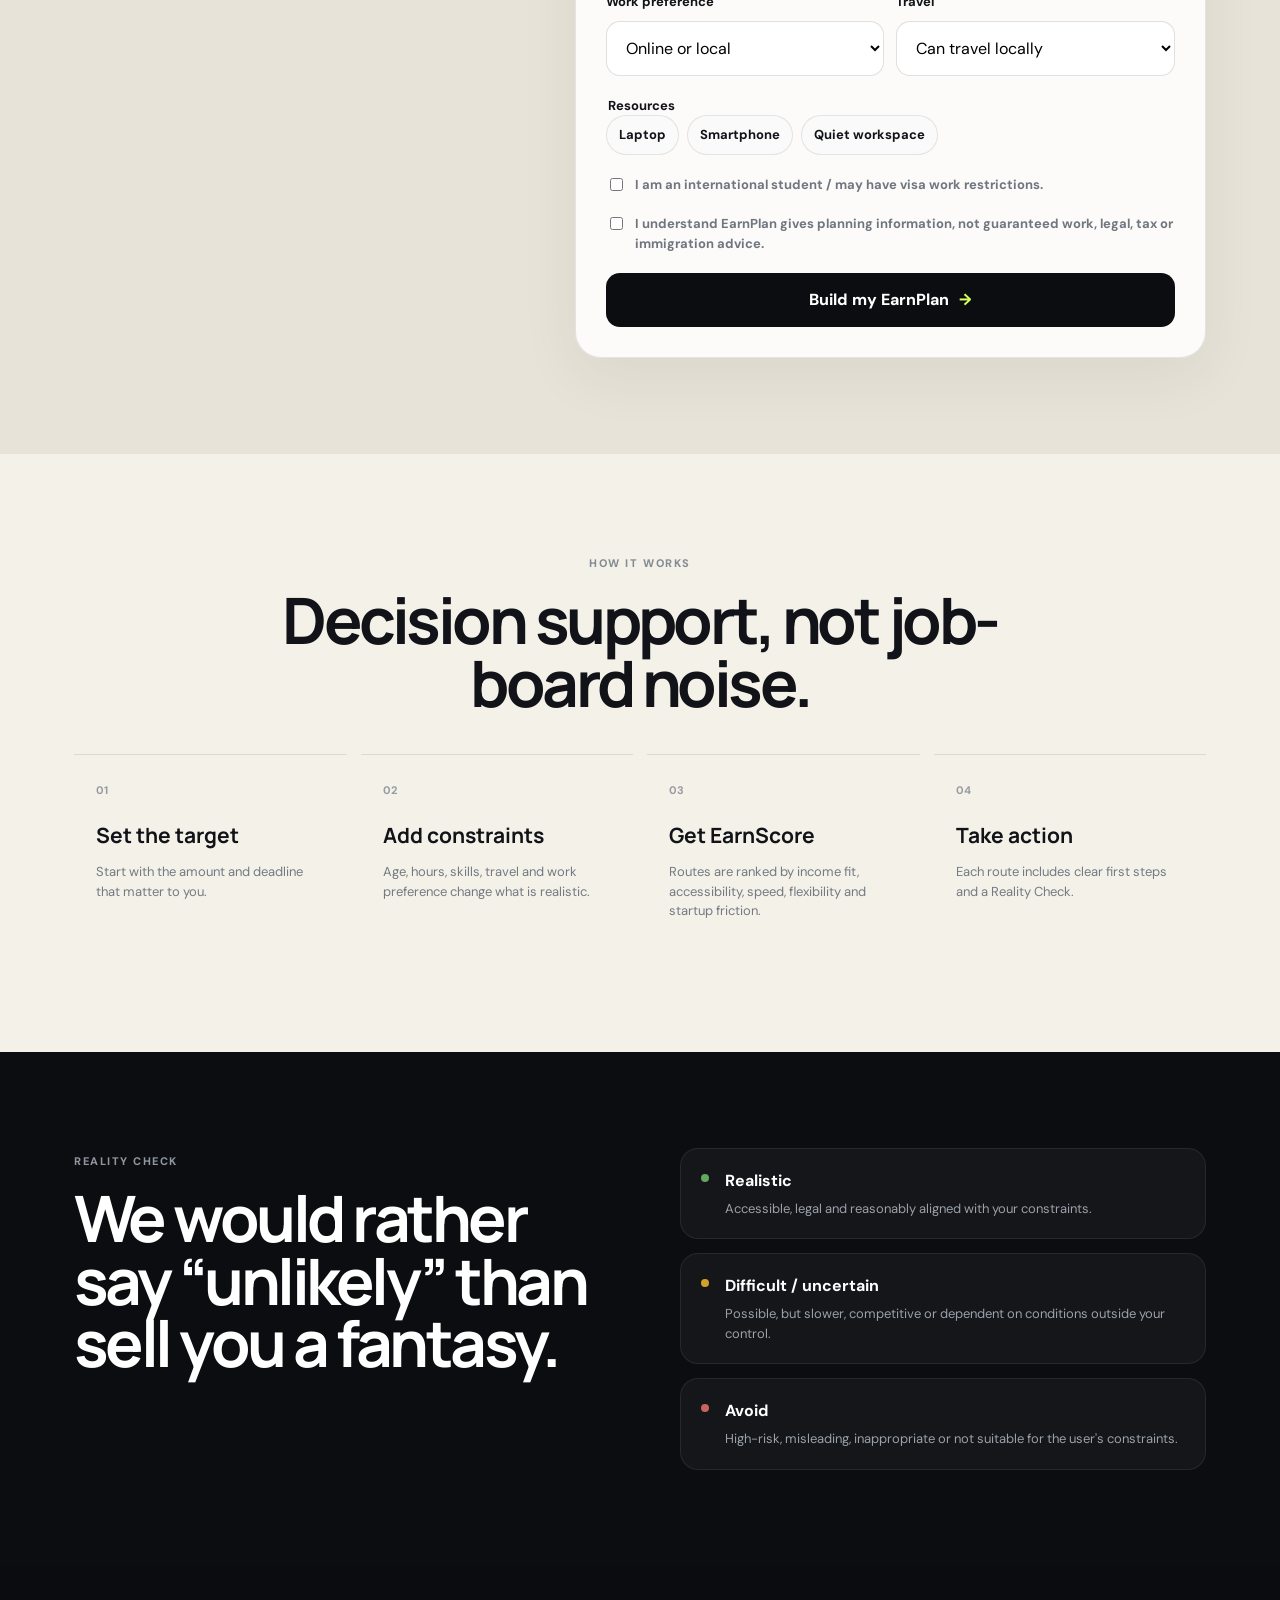
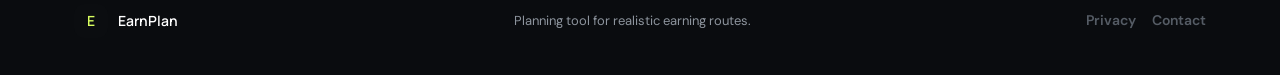
==== commit 11ef1e71: "Fix duplicate tester feedback UI" ====
--- a/index.html
+++ b/index.html
@@ -12,73 +12,25 @@
   <link rel="stylesheet" href="styles.css" />
 </head>
 <body>
-  <div class="tester-banner"><strong>We’re testing EarnPlan with our first 10 UK users.</strong> Try the planner with your real target and rate the result — no signup required.</div>
+  <div style="padding:10px 18px;text-align:center;background:#0b0d10;color:#fff;font:600 13px 'DM Sans',system-ui,sans-serif"><strong style="color:#d8ff5f">First-10 test:</strong> We’re testing EarnPlan with 10 UK users. Try it with your real target and rate the result — no signup required.</div>
   <header class="site-header">
     <a class="brand" href="#top"><span class="brand-mark">E</span><span>EarnPlan</span></a>
     <nav><a href="#planner">Planner</a><a href="#how">How it works</a><a href="#trust">Reality Check</a></nav>
     <a class="header-cta" href="#planner">Build my EarnPlan</a>
   </header>
-
   <main id="top">
     <section class="hero section-shell">
       <div class="hero-copy-wrap">
         <span class="eyebrow">UK earning planner · free MVP</span>
         <h1>How much do you need to <span>earn?</span></h1>
         <p class="hero-copy">Tell EarnPlan your target, time and constraints. Get a realistic plan — not another list of side hustles.</p>
-        <div class="hero-actions">
-          <a class="button primary-button" href="#planner">Build my EarnPlan <span>→</span></a>
-          <span class="microcopy">No guaranteed-income claims. No fake jobs.</span>
-        </div>
+        <div class="hero-actions"><a class="button primary-button" href="#planner">Build my EarnPlan <span>→</span></a><span class="microcopy">No guaranteed-income claims. No fake jobs.</span></div>
         <div class="trust-row"><span>Transparent scoring</span><span>UK-aware guardrails</span><span>Reality checks</span></div>
       </div>
-
-      <div class="hero-product">
-        <div class="product-window">
-          <div class="window-top"><strong>Your EarnPlan</strong><span class="badge">Example</span></div>
-          <div class="target-card"><small>Target</small><strong>£300</strong><span>within 30 days</span></div>
-          <div class="route-preview">
-            <div><b>91</b><span><strong>Tutoring</strong><small>Strong fit · low startup cost</small></span></div>
-            <div><b>86</b><span><strong>Campus/temp work</strong><small>Good fit · predictable pay</small></span></div>
-            <div><b>78</b><span><strong>Weekend hospitality</strong><small>Good fit · fast access</small></span></div>
-          </div>
-          <p class="window-note">EarnScore ranks fit. It does not guarantee work or income.</p>
-        </div>
-      </div>
+      <div class="hero-product"><div class="product-window"><div class="window-top"><strong>Your EarnPlan</strong><span class="badge">Example</span></div><div class="target-card"><small>Target</small><strong>£300</strong><span>within 30 days</span></div><div class="route-preview"><div><b>91</b><span><strong>Tutoring</strong><small>Strong fit · low startup cost</small></span></div><div><b>86</b><span><strong>Campus/temp work</strong><small>Good fit · predictable pay</small></span></div><div><b>78</b><span><strong>Weekend hospitality</strong><small>Good fit · fast access</small></span></div></div><p class="window-note">EarnScore ranks fit. It does not guarantee work or income.</p></div></div>
     </section>
-
-    <section id="planner" class="planner-wrap">
-      <div class="section-shell planner-grid">
-        <div class="section-intro">
-          <span class="section-number">01 / Your inputs</span>
-          <h2>Build a plan around your real constraints.</h2>
-          <p>We score earning routes against your target, deadline, available time, skills, work preference and practical constraints.</p>
-        </div>
-
-        <form id="earn-form" class="panel form-panel">
-          <div class="progress"><span id="progress-bar"></span></div>
-          <div class="form-head"><strong>Your earning target</strong><span>~90 seconds</span></div>
-          <label><span>How much do you need to earn?</span><div class="money-input"><b>£</b><input id="goal" type="number" min="20" step="10" value="300" required></div></label>
-          <div class="two-fields"><label><span>By when?</span><select id="deadline"><option value="7">Within 7 days</option><option value="30" selected>Within 30 days</option><option value="90">Within 90 days</option></select></label><label><span>Age band</span><select id="age"><option value="16-17">16–17</option><option value="18-20" selected>18–20</option><option value="21+">21+</option></select></label></div>
-          <div class="two-fields"><label><span>UK city / area</span><input id="location" type="text" placeholder="e.g. Manchester" required></label><label><span>Hours available per week</span><select id="hours"><option value="4">Up to 4</option><option value="8" selected>5–8</option><option value="12">9–12</option><option value="20">13–20</option><option value="30">20+</option></select></label></div>
-          <fieldset><legend>What can you already do?</legend><div class="chip-grid"><label class="chip"><input type="checkbox" name="skills" value="academic"><span>Tutoring / academic</span></label><label class="chip"><input type="checkbox" name="skills" value="writing"><span>Writing</span></label><label class="chip"><input type="checkbox" name="skills" value="design"><span>Design / Canva</span></label><label class="chip"><input type="checkbox" name="skills" value="web"><span>Coding / web</span></label><label class="chip"><input type="checkbox" name="skills" value="video"><span>Video</span></label><label class="chip"><input type="checkbox" name="skills" value="social"><span>Social media</span></label><label class="chip"><input type="checkbox" name="skills" value="admin"><span>Admin / Excel</span></label><label class="chip"><input type="checkbox" name="skills" value="service"><span>Customer service</span></label><label class="chip"><input type="checkbox" name="skills" value="language"><span>Languages</span></label><label class="chip"><input type="checkbox" name="skills" value="practical"><span>Practical / local work</span></label></div></fieldset>
-          <div class="two-fields"><label><span>Work preference</span><select id="preference"><option value="either">Online or local</option><option value="online">Online only</option><option value="local">Local only</option></select></label><label><span>Travel</span><select id="transport"><option value="none">No transport</option><option value="local" selected>Can travel locally</option><option value="bike">Bicycle</option><option value="car">Car</option></select></label></div>
-          <fieldset><legend>Resources</legend><div class="chip-grid"><label class="chip"><input type="checkbox" name="resources" value="laptop"><span>Laptop</span></label><label class="chip"><input type="checkbox" name="resources" value="phone"><span>Smartphone</span></label><label class="chip"><input type="checkbox" name="resources" value="quiet"><span>Quiet workspace</span></label></div></fieldset>
-          <label class="checkbox-line"><input id="visa" type="checkbox"><span>I am an international student / may have visa work restrictions.</span></label>
-          <label class="checkbox-line"><input id="eligibility" type="checkbox" required><span>I understand EarnPlan gives planning information, not guaranteed work, legal, tax or immigration advice.</span></label>
-          <button class="button primary-button full-button" type="submit">Build my EarnPlan <span>→</span></button>
-        </form>
-      </div>
-    </section>
-
-    <section id="results" class="section-shell results-section hidden" aria-live="polite">
-      <div class="results-head"><div><span class="section-number">02 / Your ranked routes</span><h2 id="result-title">Your EarnPlan</h2><p id="result-summary"></p></div><div class="score-key"><span>80–100 Strong fit</span><span>60–79 Possible fit</span><span>&lt;60 Weak fit</span></div></div>
-      <div id="result-cards" class="result-grid"></div>
-      <div class="action-plan panel"><div><span class="section-number">Your action plan</span><h3>What to do next</h3></div><ol id="action-list"></ol></div>
-      <div id="visa-warning" class="warning hidden"><strong>Visa/work-rights check:</strong> Some visa conditions restrict working hours and may prohibit self-employment. Check your own conditions and official UK guidance before accepting work.</div>
-      <div id="feedback-box" class="panel feedback-box"><span class="section-number">First-10 test</span><h3>Was this plan useful?</h3><p>Your answer helps us decide whether EarnPlan is worth improving.</p><div class="feedback-actions"><button type="button" data-feedback="useful">Useful</button><button type="button" data-feedback="somewhat">Somewhat</button><button type="button" data-feedback="not-useful">Not useful</button></div><a id="feedback-email" href="mailto:helloearnplan@protonmail.com?subject=EarnPlan%20tester%20feedback">Tell us what was wrong or missing →</a></div>
-      <p class="legal-note">Estimates are indicative only. Earnings, availability and eligibility vary by employer, platform, location and personal circumstances.</p>
-    </section>
-
+    <section id="planner" class="planner-wrap"><div class="section-shell planner-grid"><div class="section-intro"><span class="section-number">01 / Your inputs</span><h2>Build a plan around your real constraints.</h2><p>We score earning routes against your target, deadline, available time, skills, work preference and practical constraints.</p></div><form id="earn-form" class="panel form-panel"><div class="progress"><span id="progress-bar"></span></div><div class="form-head"><strong>Your earning target</strong><span>~90 seconds</span></div><label><span>How much do you need to earn?</span><div class="money-input"><b>£</b><input id="goal" type="number" min="20" step="10" value="300" required></div></label><div class="two-fields"><label><span>By when?</span><select id="deadline"><option value="7">Within 7 days</option><option value="30" selected>Within 30 days</option><option value="90">Within 90 days</option></select></label><label><span>Age band</span><select id="age"><option value="16-17">16–17</option><option value="18-20" selected>18–20</option><option value="21+">21+</option></select></label></div><div class="two-fields"><label><span>UK city / area</span><input id="location" type="text" placeholder="e.g. Manchester" required></label><label><span>Hours available per week</span><select id="hours"><option value="4">Up to 4</option><option value="8" selected>5–8</option><option value="12">9–12</option><option value="20">13–20</option><option value="30">20+</option></select></label></div><fieldset><legend>What can you already do?</legend><div class="chip-grid"><label class="chip"><input type="checkbox" name="skills" value="academic"><span>Tutoring / academic</span></label><label class="chip"><input type="checkbox" name="skills" value="writing"><span>Writing</span></label><label class="chip"><input type="checkbox" name="skills" value="design"><span>Design / Canva</span></label><label class="chip"><input type="checkbox" name="skills" value="web"><span>Coding / web</span></label><label class="chip"><input type="checkbox" name="skills" value="video"><span>Video</span></label><label class="chip"><input type="checkbox" name="skills" value="social"><span>Social media</span></label><label class="chip"><input type="checkbox" name="skills" value="admin"><span>Admin / Excel</span></label><label class="chip"><input type="checkbox" name="skills" value="service"><span>Customer service</span></label><label class="chip"><input type="checkbox" name="skills" value="language"><span>Languages</span></label><label class="chip"><input type="checkbox" name="skills" value="practical"><span>Practical / local work</span></label></div></fieldset><div class="two-fields"><label><span>Work preference</span><select id="preference"><option value="either">Online or local</option><option value="online">Online only</option><option value="local">Local only</option></select></label><label><span>Travel</span><select id="transport"><option value="none">No transport</option><option value="local" selected>Can travel locally</option><option value="bike">Bicycle</option><option value="car">Car</option></select></label></div><fieldset><legend>Resources</legend><div class="chip-grid"><label class="chip"><input type="checkbox" name="resources" value="laptop"><span>Laptop</span></label><label class="chip"><input type="checkbox" name="resources" value="phone"><span>Smartphone</span></label><label class="chip"><input type="checkbox" name="resources" value="quiet"><span>Quiet workspace</span></label></div></fieldset><label class="checkbox-line"><input id="visa" type="checkbox"><span>I am an international student / may have visa work restrictions.</span></label><label class="checkbox-line"><input id="eligibility" type="checkbox" required><span>I understand EarnPlan gives planning information, not guaranteed work, legal, tax or immigration advice.</span></label><button class="button primary-button full-button" type="submit">Build my EarnPlan <span>→</span></button></form></div></section>
+    <section id="results" class="section-shell results-section hidden" aria-live="polite"><div class="results-head"><div><span class="section-number">02 / Your ranked routes</span><h2 id="result-title">Your EarnPlan</h2><p id="result-summary"></p></div><div class="score-key"><span>80–100 Strong fit</span><span>60–79 Possible fit</span><span>&lt;60 Weak fit</span></div></div><div id="result-cards" class="result-grid"></div><div class="action-plan panel"><div><span class="section-number">Your action plan</span><h3>What to do next</h3></div><ol id="action-list"></ol></div><div id="visa-warning" class="warning hidden"><strong>Visa/work-rights check:</strong> Some visa conditions restrict working hours and may prohibit self-employment. Check your own conditions and official UK guidance before accepting work.</div><p class="legal-note">Estimates are indicative only. Earnings, availability and eligibility vary by employer, platform, location and personal circumstances.</p></section>
     <section id="how" class="section-shell how-section"><div class="center-heading"><span class="section-number">How it works</span><h2>Decision support, not job-board noise.</h2></div><div class="steps-grid"><article><b>01</b><h3>Set the target</h3><p>Start with the amount and deadline that matter to you.</p></article><article><b>02</b><h3>Add constraints</h3><p>Age, hours, skills, travel and work preference change what is realistic.</p></article><article><b>03</b><h3>Get EarnScore</h3><p>Routes are ranked by income fit, accessibility, speed, flexibility and startup friction.</p></article><article><b>04</b><h3>Take action</h3><p>Each route includes clear first steps and a Reality Check.</p></article></div></section>
     <section id="trust" class="trust-section"><div class="section-shell trust-grid"><div><span class="section-number">Reality Check</span><h2>We would rather say “unlikely” than sell you a fantasy.</h2></div><div class="reality-list"><div><span class="dot green"></span><strong>Realistic</strong><p>Accessible, legal and reasonably aligned with your constraints.</p></div><div><span class="dot amber"></span><strong>Difficult / uncertain</strong><p>Possible, but slower, competitive or dependent on conditions outside your control.</p></div><div><span class="dot red"></span><strong>Avoid</strong><p>High-risk, misleading, inappropriate or not suitable for the user's constraints.</p></div></div></div></section>
   </main>
